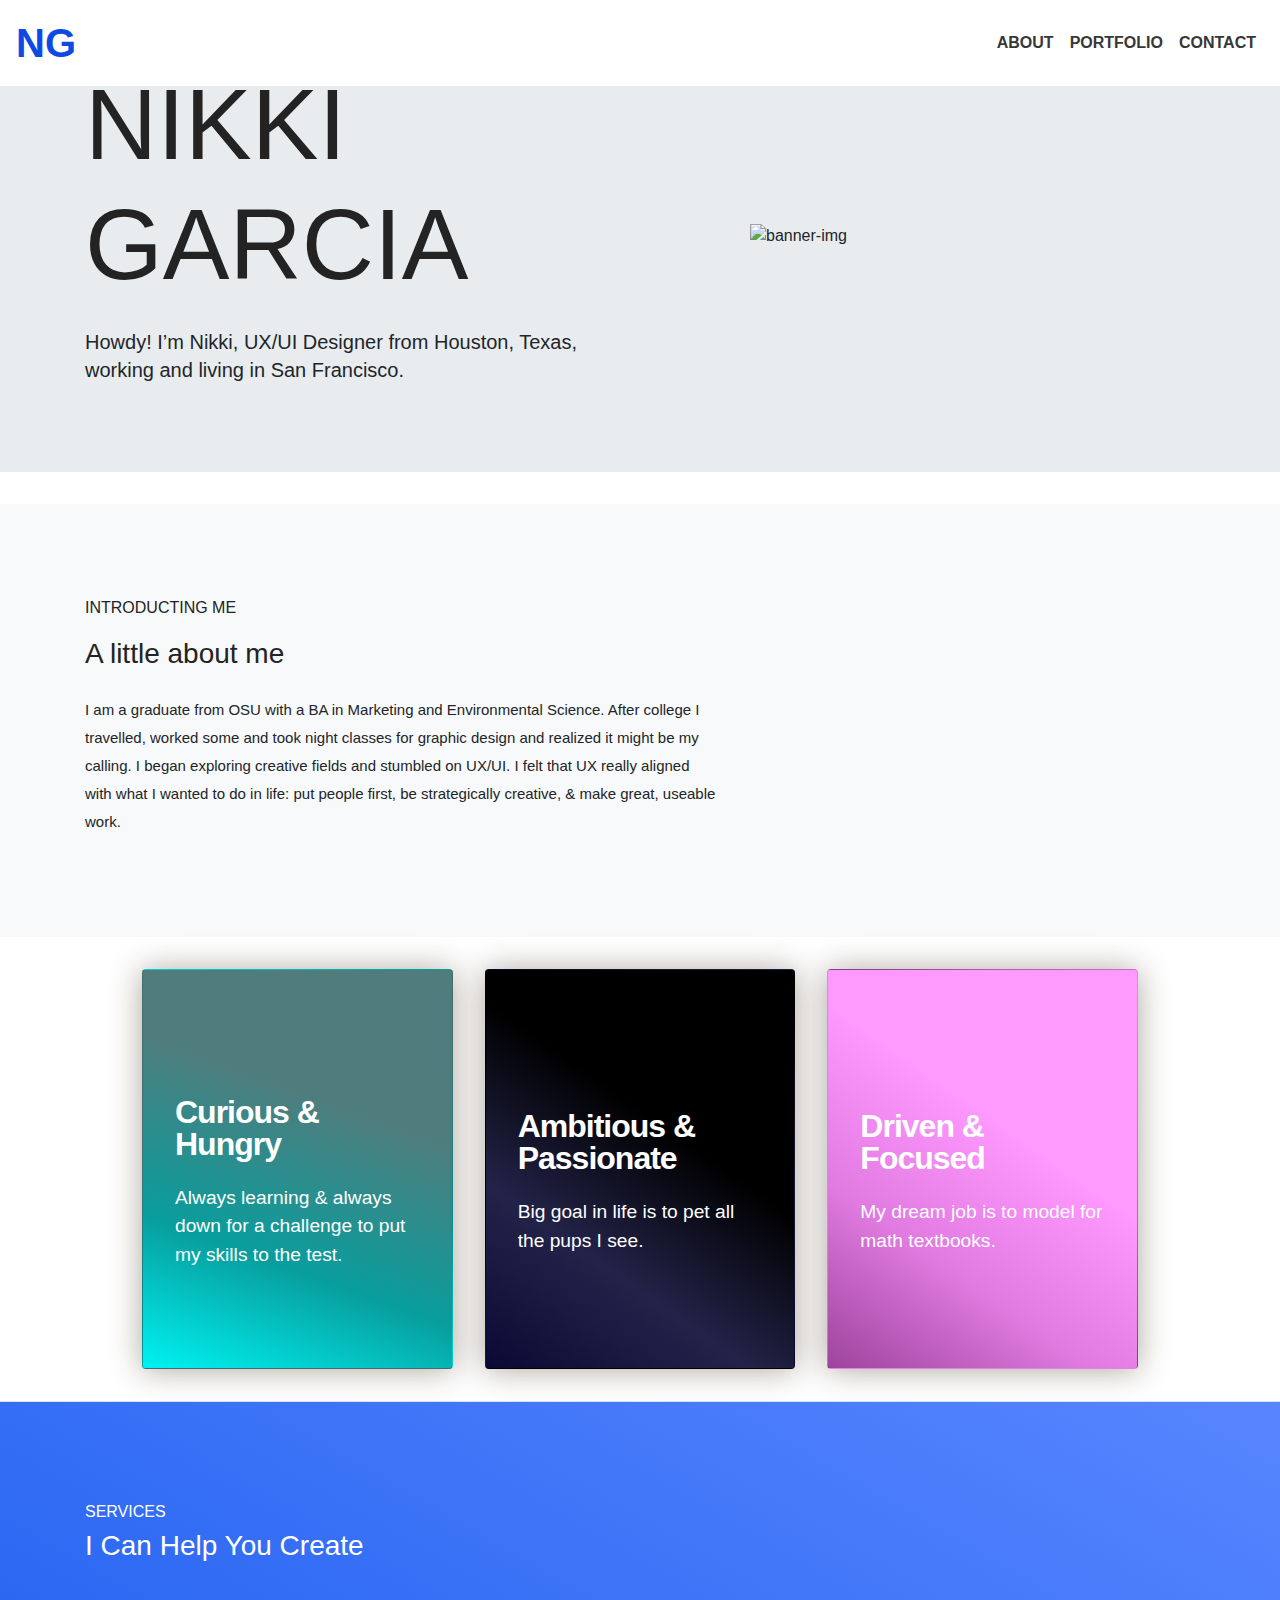
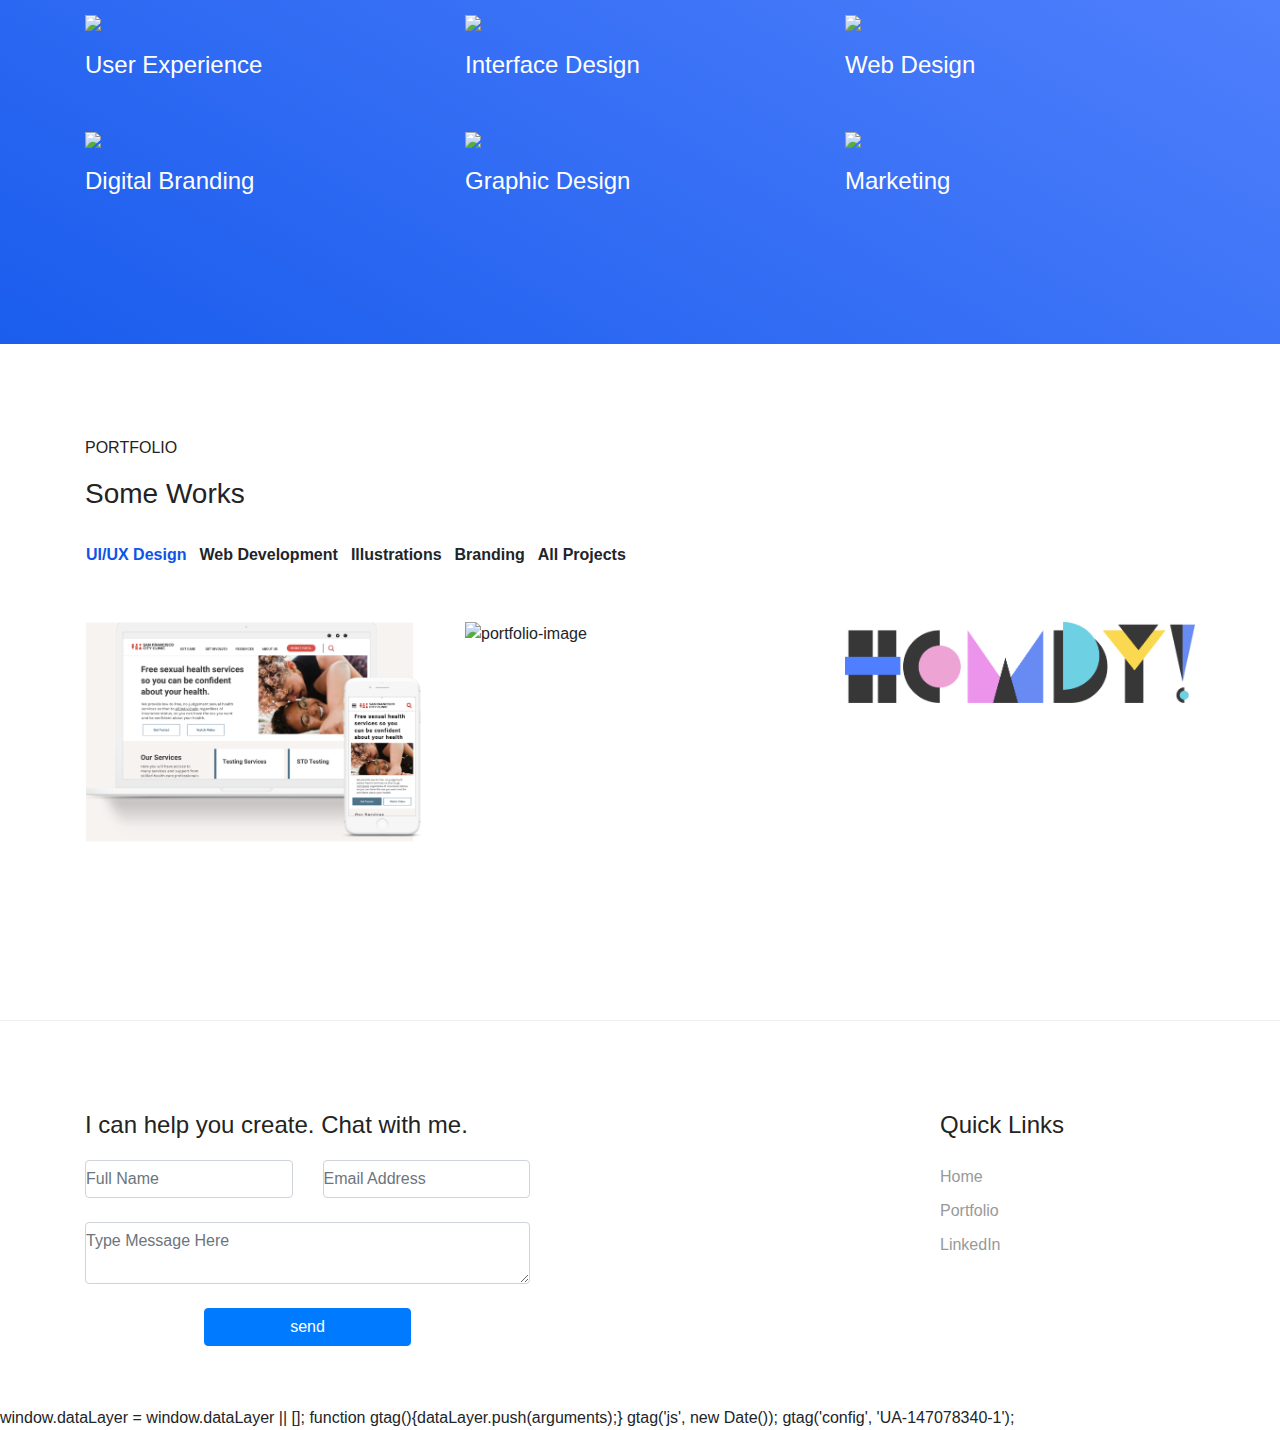
==== index.html @ 16bcca1b "overlay" ====
<!DOCTYPE html>
<html lang="en">
<head>
    <meta charset="UTF-8">
    <meta name="viewport" content="width=device-width, initial-scale=1.0">
    <meta http-equiv="X-UA-Compatible" content="ie=edge">
    <title>Homework 18</title>

    <!--Custom CSS -->
    <link rel="stylesheet" href="stylesheet1.css">
    <link rel="shortcut icon" href="img/icons/">
    <!--Bootstrap CSS -->
    <link rel="stylesheet" href="https://stackpath.bootstrapcdn.com/bootstrap/4.3.1/css/bootstrap.min.css" integrity="sha384-ggOyR0iXCbMQv3Xipma34MD+dH/1fQ784/j6cY/iJTQUOhcWr7x9JvoRxT2MZw1T" crossorigin="anonymous">
    <!-- jQuery first, then Popper.js, then Bootstrap JS -->
    <script src="https://code.jquery.com/jquery-3.3.1.slim.min.js" integrity="sha384-q8i/X+965DzO0rT7abK41JStQIAqVgRVzpbzo5smXKp4YfRvH+8abtTE1Pi6jizo" crossorigin="anonymous"></script>
    <script src="https://cdnjs.cloudflare.com/ajax/libs/popper.js/1.14.7/umd/popper.min.js" integrity="sha384-UO2eT0CpHqdSJQ6hJty5KVphtPhzWj9WO1clHTMGa3JDZwrnQq4sF86dIHNDz0W1" crossorigin="anonymous"></script>
    <script src="https://stackpath.bootstrapcdn.com/bootstrap/4.3.1/js/bootstrap.min.js" integrity="sha384-JjSmVgyd0p3pXB1rRibZUAYoIIy6OrQ6VrjIEaFf/nJGzIxFDsf4x0xIM+B07jRM" crossorigin="anonymous"></script>

    <script>
   

    </script>
</head>
<body>
          
       <!-- Navigation -->
       <header class="navigation fixed-top">
          <nav class="navbar navbar-expand-lg navbar-dark">
            <a class="navbar-brand font-tertiary" href="index.html">
              
                <ul class="name hidden">
                    <li>N</li>
                    <li class="ghost">i</li>
                    <li class="ghost">k</li>
                    <li class="ghost">k</li>
                    <li class="ghost">i</li>
                    <li class="spaced">G</li>
                    <li class="ghost">a</li>
                    <li class="ghost">r</li>
                    <li class="ghost">c</li>
                    <li class="ghost">i</li>
                    <li class="ghost">a</li>
                  </ul>
              </a>
            <button class="navbar-toggler" type="button" data-toggle="collapse" data-target="#navigation"
              aria-controls="navigation" aria-expanded="false" aria-label="Toggle navigation">
              <span class="navbar-toggler-icon"></span>
            </button>
        
            <div class="collapse navbar-collapse text-center" id="navigation">
              <ul class="navbar-nav ml-auto">
                <li class="nav-item">
                  <a class="nav-link" href="#about-content">About</a>
                </li>
                <li class="nav-item">
                  <a class="nav-link" href="#portfolio">Portfolio</a>
                </li>
                <li class="nav-item">
                  <a class="nav-link" href="contact.html">Contact</a>
                </li>
              </ul>
            </div>
          </nav>
        </header>
     

    <!--Hero Image-->
    <div class="jumbotron jumbotron-fluid">
    <section class="banner-area py-7">
        <!-- Content -->
        <div class="container">
            <div class="row  align-items-center">
                <div class="col-md-12 col-lg-7 text-center text-lg-left">
                    <div class="main-banner">
                        <!-- Heading -->
                        <h1 class="display-4 mb-4 font-weight-normal" style="font-size: 100px;">
                            NIKKI GARCIA
                        </h1>

                        <!-- Subheading -->
                        <p class="lead mb-4">
                            Howdy! I’m Nikki, UX/UI Designer from Houston, Texas, 
                            <br>working and living in San Francisco. 
                        </p>            
                    </div>
                </div>

         

                <div class="col-md-5 d-none d-lg-block">
                    <div class="banner-img-block">
                      

                        <img src="../hw18-BSportfolio/images/index-img/bkgrd.png" alt="banner-img" class="img-fluid">        
                    </div>
                </div>
            </div> <!-- / .row -->
        </div> <!-- / .container -->
    </section>
  </div>




    

 

     <!--  ABOUT AREA START  -->
     <div id="about-content"></div>
    <section id="about" class="bg-light">
        <div class="about-bg-img d-none d-lg-block d-md-block"></div>
        <div class="container">
            <div class="row">
                <div class="col-lg-7 col-sm-12 col-md-8">
                    <div class="about-content">
                        <h5 class="subtitle">INTRODUCTING ME</h5>
                        <h3>A little about me</h3>
                        <p>
                            I am a graduate from OSU with a BA in Marketing and Environmental Science. 
                            After college I travelled, worked some and took night classes for graphic design 
                            and realized it might be my calling. I began exploring creative fields and stumbled on UX/UI. 
                            I felt that UX really aligned with what I wanted to do in life: put people first, 
                            be strategically creative, & make great, useable work.
                        </p>
                        </div>
                        </div>
                        </div>
                      </section>
                 

      <!--Facts -->
         <!--Gifs cards-->
         <div class="flex-fill">
            <div  class="facts" >
                    <div class="slide-fwd-center">
                        <div class="cards">
                          <div class="card black card-black"> 
                             <div class="bg"></div>
                            <div class="text">
                              <h2 class="title">Curious & Hungry</h2>
                              <h3 class="subtitle">Always learning & always down for a challenge to put my skills to the test. </h3>
                            </div>
                          </div><!--end teal card-->
            
                          <div class="card blue card-blue"> 
                             <div class="bg"></div>
                            <div class="text">
                              <h2 class="title">Ambitious & Passionate</h2>
                              <h3 class="subtitle">Big goal in life is to pet all the pups I see.</h3>
                            </div>
                          </div><!--end Blue card-->
                         
                          <div class="card pink card-pink"> 
                                <div class="bg"></div>
                               <div class="text">
                                 <h2 class="title">Driven & Focused</h2>
                                 <h3 class="subtitle">My dream job is to model for math textbooks. </h3>
                               </div>
                             </div><!--end Pink card-->
                     </div>
                    </div>
                </div>
            </div>


 </div>
    
</div>
</div>

<!--end gifcards-->
  
     
    <!--  ABOUT AREA END  -->




    <!-- Service start -->
<section class="section service-home border-top" id="services-2">
	<div class="container">
		<div class="row">
			<div class="col-lg-6">
      <h5 class="subtitle" style="color: white;">SERVICES</h5>
      <h3 style="padding-bottom: 40px; color: white;">I Can Help You Create</h3>
				
			</div>
		</div>
		
		<div class="row">
			<div class="col-lg-4">
				<div class="service-item mb-5" data-aos="fade-left" >
					<i class="icons"><img src="../hw18-BSportfolio/images/index-img/Icons/service-icons-05.svg"></i>
					<h4 class="my-3">User Experience</h4>
				
				</div>
			</div>
			<div class="col-lg-4">
				<div class="service-item mb-5" data-aos="fade-left"  data-aos-delay="450">
					<i class="icons"><img src="../hw18-BSportfolio/images/index-img/Icons/service-icons-01.svg"></i>
					<h4 class="my-3">Interface Design</h4>
					
				</div>
			</div>
			<div class="col-lg-4">
				<div class="service-item mb-5 mb-lg-0" data-aos="fade-left"  data-aos-delay="750">
					<i class="icons"><img src="../hw18-BSportfolio/images/index-img/Icons/service-icons-02.png"></i>
					<h4 class="my-3">Web Design</h4>
					
				</div>
			</div>
			<div class="col-lg-4">
				<div class="service-item" data-aos="fade-left"  data-aos-delay="750">
					<i class="icons"><img src="../hw18-BSportfolio/images/index-img/Icons/service-icons-06.svg"></i>
					<h4 class="my-3">Digital Branding</h4>
				
				</div>
			</div>
			<div class="col-lg-4">
				<div class="service-item mb-5" data-aos="fade-left"  data-aos-delay="950">
					<i class="icons"><img src="../hw18-BSportfolio/images/index-img/Icons/service-icons-03.svg"></i>
					<h4 class="my-3">Graphic Design</h4>
				
				</div>
			</div>
			<div class="col-lg-4">
				<div class="service-item mb-5 mb-lg-0" data-aos="fade-left"  data-aos-delay="1050">
					<i class="icons"><img src="../hw18-BSportfolio/images/index-img/Icons/service-icons-04.svg"></i>
					<h4 class="my-3">Marketing</h4>
				
				</div>
			</div>
		</div>
	</div>
</section>
<!-- service end -->
    
    
            
<!-- Portfolio start -->
<div id="portfolio"></div>
<section>
    <div class="about-content">
	<div class="container portfolio">
      <h5 class="subtitle">PORTFOLIO</h5>
      <h3>Some Works</h3>
		<div class="row mb-5">
	      	<div class="col-10">
		        <div class="btn-group btn-group-toggle " data-toggle="buttons">
		          <label class="btn active">
		            <input type="radio" name="shuffle-filter" value="design" checked="checked"/>UI/UX Design
		          </label>
		          <label class="btn">
		            <input type="radio" name="shuffle-filter" value="branding" />Web Development
		          </label>
		          <label class="btn">
		            <input type="radio" name="shuffle-filter" value="illustration" />Illustrations
		          </label>
		           <label class="btn">
		            <input type="radio" name="shuffle-filter" value="photo" />Branding
              </label>
              <label class="btn ">
                  <input type="radio" name="shuffle-filter" value="all" />All Projects
                </label>
		        </div>
	      	</div>
    	</div>	

		<div class="row shuffle-wrapper portfolio-gallery">
	      <div class="col-lg-4 col-6 mb-4 shuffle-item"  data-groups="[&quot;design&quot;,&quot;illustration&quot;]">
		      	<div class="position-relative inner-box">
		          <div class="image position-relative">
	               <img src="images/sfclinic/redesign.png" alt="portfolio-image" class="img-fluid w-100 d-block">
	                <div class="overlay-box">
	                  <div class="overlay-inner">
	                    <a class="overlay-content" href="https://nikki-garcia.github.io/hw17-portfolio/works.html#casestudy">
                        <h5 class="mb-0">How might we help redesign a sexual health clinic's website to provide a healthier community for all individuals? </h5>
	                      <p>UX - UI Design</p>
	                    </a>
	                  </div>
	                </div> 
	            </div>
		      </div>
	      </div>

	      <div class="col-lg-4 col-6 mb-4 shuffle-item" data-groups="[&quot;branding&quot;]">
	        <div class="position-relative inner-box" >
	            <div class="image position-relative ">
	               <img src="images/NoDesk/37 Falling Iphone8.png" alt="portfolio-image" class="img-fluid w-100 d-block">
	                <div class="overlay-box">
	                  <div class="overlay-inner">
		                    <a class="overlay-content" href="portfolio-single.html">
		                      <h5 class="mb-0">How might we help young professionals work beyond the office and
                          find their ideal work environment? </h5>
		                      <p>UX - UI Design</p>
		                    </a>
	                	</div> 
		            </div>
		        </div>
		      </div>
	      </div>

	      <div class="col-lg-4 col-6 mb-4 shuffle-item" data-groups="[&quot;illustration&quot;]">
	        <div class="position-relative inner-box">
	            <div class="image position-relative ">
	               <img src="images/index-img/howdy.png" alt="portfolio-image" class="img-fluid w-100 d-block">
	                <div class="overlay-box">
	                  <div class="overlay-inner">
	                    <a class="overlay-content" href="portfolio-single.html">
	                      <h5 class="mb-0">How might we...</h5>
	                      <p>UX - UI Design</p>
	                    </a>
	                  </div>
	                </div> 
	            </div>
	        </div>
        </div>
        
      </div>
    </div>
  </div>
</div>
</div>
</section>



<!--  FOOTER AREA START  -->
<section id="footer" class="section-padding">
    <div class="container">
        <div class="row">
            <div class="col-lg-5 col-sm-8 col-md-8">
                <div class="footer-widget footer-link">
                    <h4>I can help you create. Chat with me.</h4>
                    <form action="#" class="row">
                        <div class="col-md-6">
                          <input type="text" id="name" name="name" placeholder="Full Name" class="form-control px-0 mb-4">
                        </div>
                        <div class="col-md-6">
                          <input type="email" id="email" name="email" placeholder="Email Address" class="form-control px-0 mb-4">
                        </div>
                        <div class="col-12">
                          <textarea name="message" id="message" class="form-control px-0 mb-4"
                            placeholder="Type Message Here"></textarea>
                        </div>
                        <div class="col-lg-6 col-10 mx-auto">
                          <button class="btn btn-primary w-100">send</button>
                        </div>
                      </form>
                </div>
            </div>
            <div class="col-lg-2 col-sm-4 col-md-4">
                <div class="footer-widget footer-link">
                   
                  
                </div>
            </div>
            <div class="col-lg-2 col-sm-4 col-md-4">
                <div class="footer-widget footer-link">
                </div>
            </div>

  
            <div class="col-lg-3 col-sm-6 col-md-6">
                <div class="footer-widget footer-text">
                    <h4>Quick Links</h4>
                    <ul>
                        <li><a href="index.html">Home</a></li>
                        <li><a href="#portfolio" targert="_blank;">Portfolio</a></li>
                        <li><a href="https://www.linkedin.com/in/nikkigarcia1204/" target="_blank;">LinkedIn</a></li>
                    </ul>
                </div>
            </div>
        </div>
        
    </div>
</section>
<!--  FOOTER AREA END  -->

  
      
      
   
      


<script>
  $(function() {
  var name = $(".name");
  $(window).scroll(function() {
    var scroll = $(window).scrollTop();

    if (scroll >= 200) {
      name.removeClass("hidden");
    } else {
      name.addClass("hidden");
    }
  });
});

</script>

<!-- Global site tag (gtag.js) - Google Analytics -->
<script async src="https://www.googletagmanager.com/gtag/js?id=UA-147078340-1"></script>
<script></script>
  window.dataLayer = window.dataLayer || [];
  function gtag(){dataLayer.push(arguments);}
  gtag('js', new Date());

  gtag('config', 'UA-147078340-1');
</script>










  
</body>
</html>
---- stylesheet1.css ----
body{
  min-height: 100vh;
  background-size:25px 25px;
  background-position: 0 0, 25px 25px;
}

.logo{
  height: 40px;
}

/*Hero and Nav*/
.navigation {
  transition: .3s ease;
  background-color: white;
}

.navigation.nav-bg {
  background-color:#0F49E5;
}

@media (max-width: 991px) {
  .navigation.nav-bg {
    padding: 10px;
  }
}

@media (max-width: 991px) {
  .navigation {
    padding: 10px;
    background: #383737;
  }
  
  .name{
    font-size: 15px;
    color: white;
  }

  .name li{
    font-size: 15px;
    color: white;
  }
}

.navbar .nav-item .nav-link {
  text-transform: uppercase;
  padding: 15px;
  color: #EDA3D4;
  
}

.navbar .nav-item.active {
  font-weight: bold;
}

.navbar-dark .navbar-nav .nav-link {
  color:#EDA3D4;
}

.nav-link{
  color:#383737 !important;
  font-weight: bold;
}

.nav-link:hover{
  color: #EDA3D4 !important;
  font-weight: bold;
  text-decoration: underline;
}

.hero-area {
  padding: 300px 0 200px;
  position: relative;
}

@media (max-width: 767px) {
  .hero-area {
    padding: 250px 0 150px;
    padding-top:200px;
    
  }
}

.hero-area h1 {
  position: relative;
  z-index: 2;
}

.name {
  position: relative;
  top: 50%;
  left: 50%;
  transform: translateX(-50%) translateY(-50%);
  list-style: none;
  border-bottom: 0;
  color: #0F49E5;
}


.name li {
  display: inline-block;
  float: left;
  font-weight: 700;
  font-size: 2em;
  color:  #0F49E5;
  opacity: 1;
  transition: all 0.5s ease-in-out;
  max-width: 2em;
}
.name.hidden li.spaced {
  padding-left: 0;
}
.name li.spaced {
  padding-left: 0.2em;
}

.name.hidden li.ghost {
  opacity: 0;
  max-width: 0;
}

.Header__shape {
  animation-duration: 4s;
  animation-timing-function: cubic-bezier(.18,1.17,.03,1.46);
  animation-fill-mode: backwards;
  transform-origin: center;

  transform-box: fill-box;
}


.Header {
  position: relative;
  min-height: 100vh;
  display: flex;
  align-items: center;
  justify-content: center;
}

.Header__svg {
  position: absolute;
  width: 100%;
  top: 50%;
  transform: translateY(-50%);
  z-index: -1;
  will-change: transform;
}
.Header__title {
  font-family: Avenir, Futura, 'Open Sans', 'Gill Sans', 'Helvetica Neue', Ariel, sans-serif;
  font-weight: bold;
  font-size: 6vw;
  margin: 0;
}



/* skills */
.progress-wrapper {
  height: 130px;
  overflow: hidden;
}



/*Colors*/
.d-table-cell {
  vertical-align: middle;
}


.overlay {
  position: absolute;
  top: 0px;
  left: 0px;
  width: 100%;
  height: 100%;
  background: rgba(0, 0, 0, 0.5);
}

.brown-overlay {
  background: #222955;
  opacity: .97;
}


.gr-overlay {
  background: linear-gradient(135deg, #2f1ce0 0%, #53a0fd 30%, #51eca5 100%);
  opacity: .87;
}


.bg-gray {
  background-color: #f2f4ec;
}

.bg-white {
  background-color: #fff;
}


.d-table {
  width: 100%;
}

/*Margins*/
.mb30 {
  margin-bottom: 30px;
}

.section-padding {
  padding: 90px 0px;
}

.section-heading {
  text-align: center;
  width: 70%;
  margin: 0 auto 60px;
}

.section-title {
  font-size: 32px;
  line-height: 38px;
  margin-bottom: 15px;
  text-transform: capitalize
}

.section-title span {
  color: rgb(7, 7, 8);
}
.section{
  padding: 100px 0px;
}


/*Type Styles*/

p {
  line-height: 28px;
  font-size: 15px;
}

html {
  overflow-x: hidden !important;
  width: 100%;
  height: 100%;
  position: relative;
  -webkit-font-smoothing: antialiased;
  text-rendering: optimizeLegibility;
}

body {
  border: 0;
  margin: 0;
  padding: 0;
}

h1,.h1,
h2,.h2,
h3,.h3,
h4,.h4,
h5,.h5,
h6 ,.h6{
  font-family: 'Poppins', sans-serif;
  font-weight: 600;
  margin-bottom: 0px;
  color: #232323;
}

a {
  text-decoration: none;
  -webkit-transition: all 0.4s;
  -webkit-transition: all 0.2s;
  transition: all 0.2s;
  color: #000;
}

img {
  max-width: 100%;
}

a:hover {
  color: #635CDB;
  text-decoration: none;
}

a:focus {
  outline: none;
  text-decoration: none;
}

ul,
li {
  margin: 0;
  padding: 0;
  list-style: none;
}

.no-padding {
  padding: 0
}

.flaticon {
  display: inline
}

h1 {
  font-size: 48px;
}

h2 {
  font-size: 36px;
}

h3 {
  font-size: 28px;
  line-height: 38px;
}

h4 {
  font-size: 22px;
  line-height: 32px;
}

h5 {
  font-size: 16px;
  line-height: 24px;
}

h6 {
  font-size: 14px;
  line-height: 26px;
}


.f-color {
  color: #635CDB;
}

h5.subtitle {
  font-size: 16px;
  font-weight: 400;
}


.mb30 {
  margin-bottom: 30px;
}

.section-padding {
  padding: 90px 0px;
}

.section-heading {
  text-align: center;
  width: 70%;
  margin: 0 auto 60px;
}

.section-title {
  font-size: 32px;
  line-height: 38px;
  margin-bottom: 15px;
  text-transform: capitalize
}

.section-title span {
  color: #635CDB;
}
.section{
  padding: 100px 0px;
}


.line {
  width: 50px;
  background: #635CDB;
  height: 1px;
  margin: 10px auto;
}

/*About*/
.section-pt {
  padding-top: 90px;
}

.section-pb {
  padding-bottom: 90px;
}

#about {
  position: relative;
  padding-bottom: 85px;
}

.about-bg-img {
  margin-top: 40px;
  margin-right: 100px;
  position: absolute;
  right: 0px;
  content: "";
  width: 40%;
  height: 100%;
  max-height: 600px;
  top: 0px;
   
}

.about-bg-img{
  animation: float 3s ease-in-out infinite;
  background: url("../hw18-BSportfolio/images/index-img/me.png") 50% 50%;
  background-repeat: no-repeat;
  background-size: contain;
}


/*Profile amimation*/
@keyframes float{
  0%{
      transform: translateY(0px);
  }

  50%{
      transform: translateY(-20px);
    
  }

  100%{
      transform: translateY(0px);
      
  }
}


.about-content {
  margin-top:94px;
}

.about-content .subtitle {
  margin-bottom: 20px;
  text-transform: uppercase;
}

.about-content h3 {
  margin-bottom: 25px;
}

.about-list {
  margin-top: 30px;
}

.about-list li {
  width: 45%;
  float: left;
  margin-bottom: 15px;
  margin-right: 15px;
  color: #888;
}

.about-list li i {
  color: #000;
  margin-right: 10px;
}

.bg-grey {
  background: #F4F7FC;
}

/*Facts*/
:root {
  --brown-hue: 180;
  --blue-hue: 240;
  /*--green-hue: 150;*/
  --pink-hue: 300;
}


.lqd-column{
  background-color:black;
  height: 400px;
  z-index: 2;
}

.card-image{
  margin-top: -100px;
}

/*Cards*/
.cards {
  display: grid;
  grid-template-columns: repeat(auto-fill, minmax(300px, 1fr));
  grid-auto-rows: 400px;
  grid-gap: 2rem;
  max-width: calc(300px * 3 + (2rem * 5));
  margin: 0 auto;
  padding: 2rem;
  /*padding-left: 70px;*/
  border-radius: 50px;
  
}

.card {
  position: relative;
  display: flex;
  flex-flow: column;
  justify-content: center;
  padding: 2rem 2rem 0;
  line-height: 1.5;
  box-shadow: 0px 1px 2em hsla(35, 68%, 12%, 0.4);
  border-radius: 50px;
 
  
}


.card .title {
  margin-top: 0;
  margin-bottom: 1.5rem;
  font-size: 2rem;
  letter-spacing: -1px;
  letter-spacing: -1px;
  line-height: 1;
  letter-spacing: 1px;
  font-weight: 900;
  letter-spacing: -1px;
  color: white;
}


.card .subtitle {
  margin-top: 0;
  margin-bottom: 0.25rem;
  line-height: 1.5;
  font-size: 1.2rem;
  font-weight: 400;
  color: white;
}


.card .bg {
  position: absolute;
  top: 0;
  left: 0;
  width: 100%;
  height: 100%;
  background-color: hsl(0, 0%, 0%) !important;
  background-size: cover;
  background-position: center;
  z-index: -1;
  border-radius: 50px;
  
}



.card .bg:before {
  content: '';
  position: absolute;
  top: 0;
  left: 0;
  width: 100%;
  height: 100%;
  box-shadow: inset 0 0 200px hsl(0, 0%, 0%) !important;
  opacity: 0;
  transition: .25s opacity ease-in-out;
  border-radius: 50px;
}

.card .bg:after {
  content: '';
  position: absolute;
  top: 0;
  left: 0;
  width: 100%;
  height: 100%;
  border-radius: 50px;
  
}


.card-black{
  background-image: linear-gradient(
      20deg, 
      hsla(180, 100%, 50%, 0.95) 0%,  
      hsla(180, 90%, 50%, 0.65) 30%, 
      hsla(180, 90%, 80%, .5) 65%
    ) !important;
    background-color: hsl(0, 0%, 0%) !important;

}


.card-blue {
  background-image: linear-gradient(
    35deg, 
    hsla(var(--blue-hue), 70%, 20%, 0.6) 0%, 
    hsla(var(--blue-hue), 40%, 53%, 0.4) 30%, 
    hsla(var(--blue-hue), 20%, 16%, 0) 60%
  ) !important ;
  background-color: hsl(0, 0%, 0%) !important;
}


.card:hover .bg:before {
  opacity: 1;
}

.card-black:hover{
  background-image: url(https://media.giphy.com/media/uHEqSttWHv476/giphy.gif) !important;
  background-repeat: no-repeat !important;
  background-position: center !important;
  background-size: 500px !important;

}



/* COLOR VARIANT - BLUE */
.card.blue .bg {
  background-color: hsl(var(--blue-hue), 68%, 33%);
  color: white;
 
}

.card.blue:hover{
  background-image: url(https://media.giphy.com/media/4F6GwakTxDW8M/giphy.gif);
  background-repeat: no-repeat;
  background-position: center;
  background-size: 700px;
  color: white;

}

.card-blue:hover{
  background-image: url(https://media.giphy.com/media/4F6GwakTxDW8M/giphy.gif) !important;
  background-repeat: no-repeat !important;
  background-position: center !important;
  background-size: 700px !important;
  color: white !important;

}
  

.card-blue.bg:after {
  background-image: linear-gradient(
    35deg, 
    hsla(var(--blue-hue), 70%, 20%, 0.6) 0%, 
    hsla(var(--blue-hue), 40%, 53%, 0.4) 30%, 
    hsla(var(--blue-hue), 20%, 16%, 0) 60%
  ) !important;
  background-color: hsl(0, 0%, 0%) !important;
}




/* COLOR VARIANT - PINK*/

.card-pink .bg {
  background-color: hsl(var(--pink-hue), 100%, 80%) !important;
  

}

.card-pink{
  background-image:
  linear-gradient(35deg, 
    hsla(var(--pink-hue), 80%, 20%, 0.6) 0%, 
    hsla(var(--pink-hue), 40%, 50%, 0.4) 30%, 
    hsla(var(--pink-hue), 50%, 66%, 0) 60%) !important;   
    background-color: hsl(var(--pink-hue), 100%, 80%) !important;
}

.card-pink .bg:after {
  background-image:
  linear-gradient(35deg, 
    hsla(var(--pink-hue), 80%, 20%, 0.6) 0%, 
    hsla(var(--pink-hue), 40%, 50%, 0.4) 30%, 
    hsla(var(--pink-hue), 50%, 66%, 0) 60%) !important;   
    background-color: hsl(0, 0%, 0%) !important;
}

.card-pink:hover{
  background-image: url(https://media.giphy.com/media/5UGV59IygrAC2KCQDi/giphy.gif) !important;
  background-repeat: no-repeat !important;
  background-position: center !important;
  background-size: 1000px !important;
  color: white;

}


/*END Cards*/


/*Services*/
.icons img{
  height: 100px;
}
#services-2 {
  position: relative;
  background: url("../HW-FirstPortfolio/hw17-portfolio/images/background-01.png")no-repeat fixed 50% 50%;
  -webkit-background-size: cover;
  background-size: cover;
}

#services-2:before{
  position: absolute;
  content:"";
  left: 0px;
  top: 0px;
  width: 100%;
  height: 100%;
  background-image: linear-gradient(30deg, 
  rgba(14, 84, 236, 0.95) 0%,
  rgba(79, 127, 255, 0.95) 100%);
  
}


.page-banner-area.page-service{
  background: url("../img/bg/bg-2.jpg") no-repeat;
  background-size: cover;
}
#service-head {
  padding-bottom: 100px;
  padding-top: 90px;
}
#service-head .section-title{
  color: white;
}
.text-white p {
  color: #fff;
}

#service {
  margin-top: -100px;
  padding-bottom:70px;
}

.service-box .service-img-icon {
  width: 100px;
  height: 100px;
  text-align: center;
  background: #fff;
  padding-top: 20px;
  margin: 0 auto;
  border-radius: 100%;
  margin-bottom: 20px;
  border: 1px solid rgba(255,255,255,.2);
  color: #fff;
}

.my-3{
  color: white;
}


.service-inner {
  margin-top: 30px;
}

.service-inner h4 {
  margin-bottom: 20px;
}

.service-inner span {
  color: #635CDB;
}


/*Portfolio*/
.portfolio {
  padding-bottom: 100px;
  margin-bottom: 40px;
}

.portfolio .btn:focus, .portfolio .btn:hover, .portfolio .btn.focus.active {
  box-shadow: none !important;
  outline: 0 !important;
}

.portfolio .btn-group .btn {
  border-radius: 0px !important;
  padding-left: 0px;
  font-weight: 700;
}

.portfolio .btn-group .btn:hover {
  color: #EC94EB;
}

.portfolio .btn-group:not(:first-child) > .btn, .portfolio .btn-group > .btn:not(:first-child) {
  border-top-left-radius: 0px;
  border-bottom-left-radius: 0px;
}

.portfolio .btn.active {
  color: #0E54E7;
}

.inner-box {
  position: relative;
}

.inner-box .image {
  position: relative;
  overflow: hidden;
}

.inner-box .image img {
  position: relative;
  width: 100%;
  display: block;
  transition: all 0.3s;
  
}

.inner-box .image .overlay-box {
  position: absolute;
  left: 0px;
  bottom: 0px;
  right: 0px;
  top: 0px;
  z-index: 2;
  opacity: 0;
  display: block;
  transition: all .6s ease;
  overflow: hidden;
 
}

.inner-box .image .overlay-box:before {
  position: absolute;
  content: '';
  left: -450px;
  top: 0px;
  width: 100%;
  height: 100%;
  display: block;
  opacity: 0;
  transition: all 0.4s;
  background-color: rgba(47, 50, 56, 0.8);
}

.inner-box:hover .image img {
  -webkit-transform: scale(1.1);
  transform: scale(1.1);
  
}

.inner-box:hover .image .overlay-box:before {
  opacity: 1;
  left: 0px;
}

.inner-box:hover .image .overlay-box {
  opacity: 1;
}

.inner-box:hover .image .overlay-box .overlay-content h5 {
  -webkit-transform: translateX(0px);
  transform: translateX(0px);
}

.inner-box:hover .image .overlay-box .overlay-content p {
  -webkit-transform: translateX(0px);
  transform: translateX(0px);
}

.inner-box .image .overlay-box .overlay-inner {
  position: absolute;
  left: 0px;
  bottom: 30px;
  z-index: 1;
  padding: 10px 40px;
}

.inner-box .image .overlay-box .overlay-inner .overlay-content i {
  font-size: 28px;
}

.inner-box .image h3 {
  color: #fff;
}

.overlay-content h5 {
  text-transform: capitalize;
  background: rgba(17, 73, 239, 0.9);
  padding: 0px 8px;
  margin-bottom: 0px;
  -webkit-transform: translateX(-150px);
  transform: translateX(-150px);
  transition: all 0.3s;
  color: white;
}

.overlay-content p {
  font-size: 14px;
  margin-bottom: 0px;
  padding: 0px 8px;
  margin-top: 2px;
  text-transform: capitalize;
  background: rgba(255, 255, 255, 0.9);
  color: #2f3238;
  -webkit-transform: translateX(-150px);
  transform: translateX(-150px);
  transition: all 0.5s;
}

.portfolio-image {
  width: 60px;
  height: 60px;
  display: inline-block;
  text-align: center;
  background: #000;
  color: #fff;
  padding-top: 16px;
  position: absolute;
  top: 40%;
  font-size: 22px;
  margin-left: -28px;
  left: 50%;
 
}
/*End of Portfolio*/

/*Form*/
.form-control {
  border: 0;
  border-radius: 0;
  border-bottom: 1px solid #c7c7c7;
  height: 60px;
}

.form-control:focus {
  border-color: #EC94EB;
  outline: 0;
  box-shadow: none !important;
}

textarea.form-control {
  height: 120px;
}

/*FOOTER*/

#footer {
  padding-bottom: 60px;
  position: relative;
  border-top: 1px solid#eee;
}

.footer-widget ul li {
  padding: 5px 0px;
}

.footer-widget p {
  margin-bottom: 5px;
}

.footer-widget h4 {
  margin-bottom: 20px;
}

.footer-widget h4 span {
  color: #EC94EB;
  display: block;
  font-size: 60px;
  line-height: 60px;
}

.footer-blog li h5 {
  margin-bottom: 10px;
  font-size: 16px;
  line-height: 22px;
  text-transform: capitalize;
  padding-left: 20px;
}



.footer-blog li {
  margin-bottom: 15px;
}

.footer-copy {
  letter-spacing: 1px;
  padding-top: 30px;
  margin-top: 30px;
  border-top: 1px solid#eee;
  padding-left: 20px;
}

.footer-text h6 {
  margin-bottom: 10px;
}

.footer-text p span {
  color: #000;
}

.footer-text p.mail {
  color: #635CDB;
}

.bg-main {
  background: #F4F8FB;
}

.footer-widget a {
  color: #999;
}

/*
Responsive*/

@media only screen and (max-width: 767px) {


  .site-header .navbar-collapse {
      margin: 0;
      opacity: 1;
      visibility: visible;
  }
  .navbar-brand {
      margin-left: 15px;
  }
  .navbar-toggle {
      border: 0;
      border-radius: 0;
  }
  .navbar-toggle:hover,
  .navbar-toggle:focus {
      background-color: transparent !important;
  }
  .navbar-default .navbar-toggle .icon-bar {
      background-color: #fff;
  }

  .banner-content h1{
      letter-spacing: 11px;
  }

  .title h2:before,
  .title h2:after{
      display: none;
  }

  .site-header .navbar-collapse{
      background: rgba(0, 0, 0, 0.8);
  }
  .site-header.fixed .navbar-collapse{
      background: transparent;
  }

  .name{
    color: white;
  }

  .name li{
    color: white;
  }
}
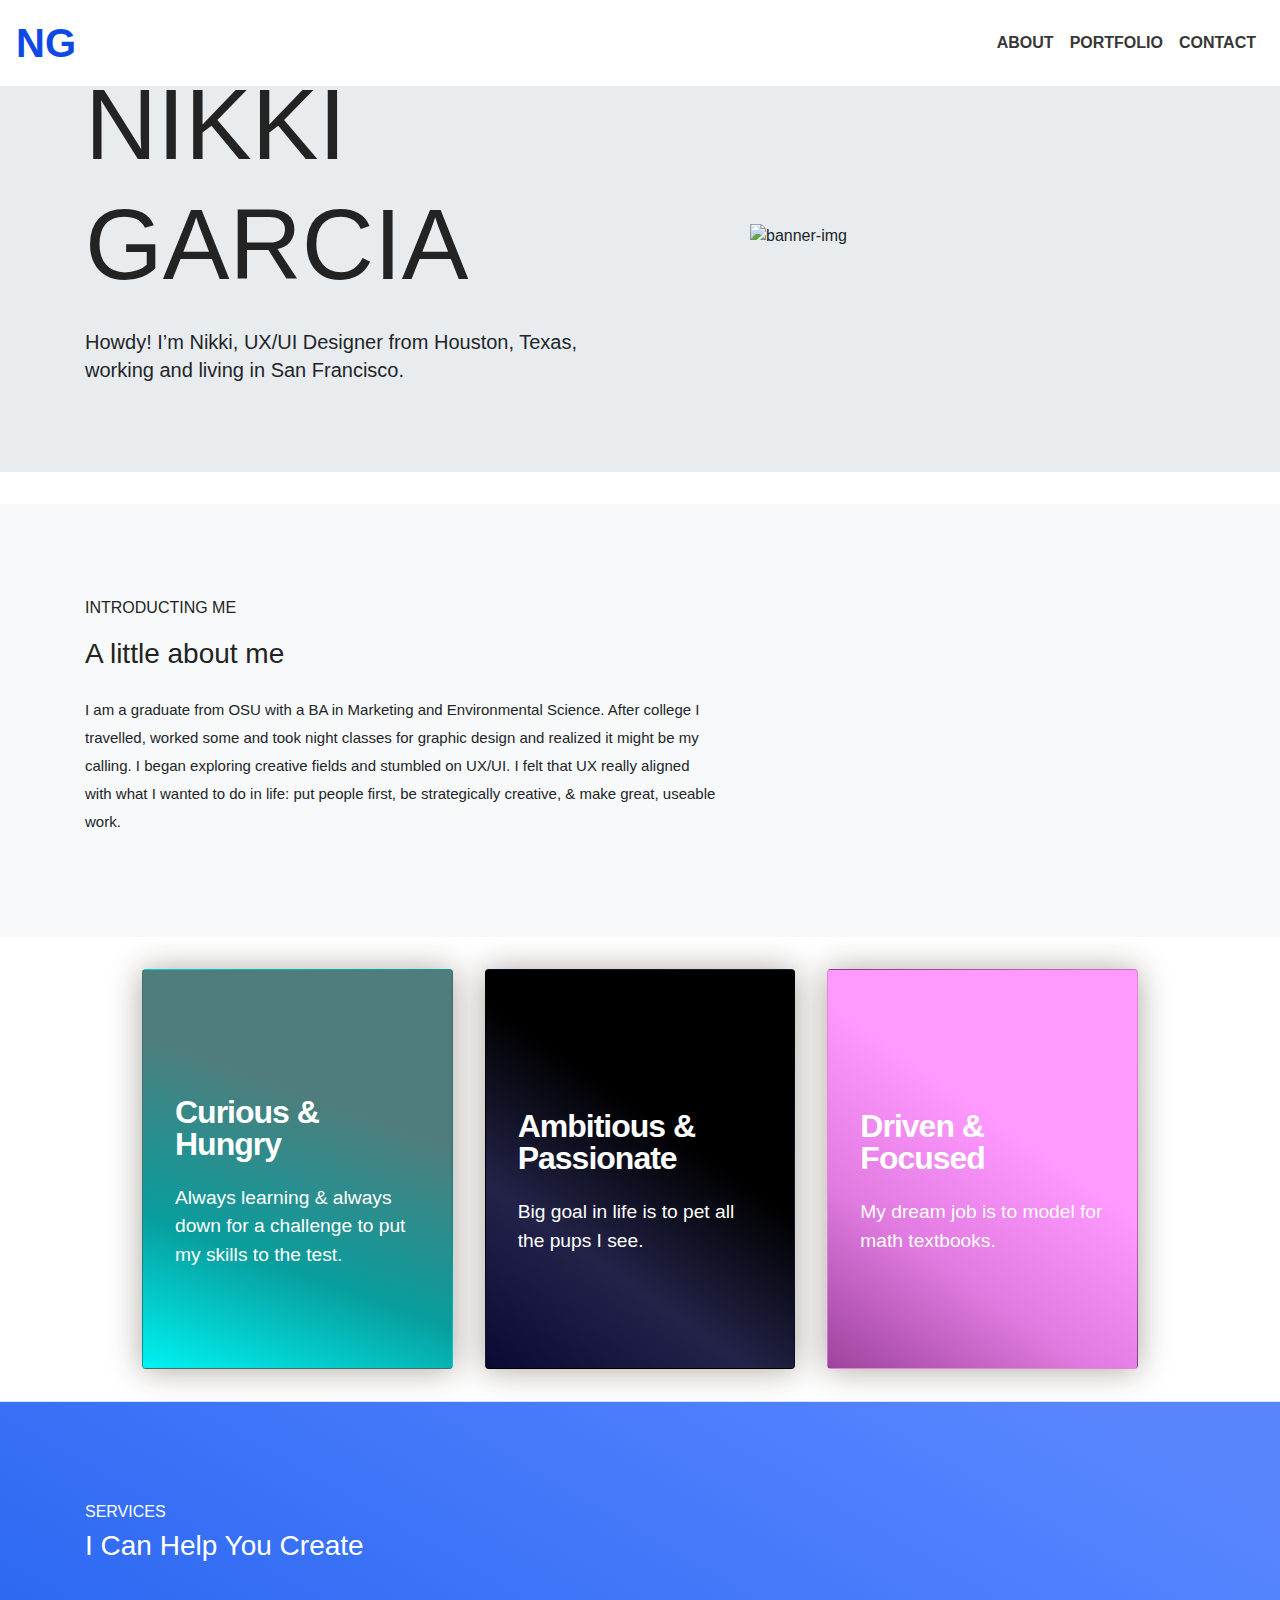
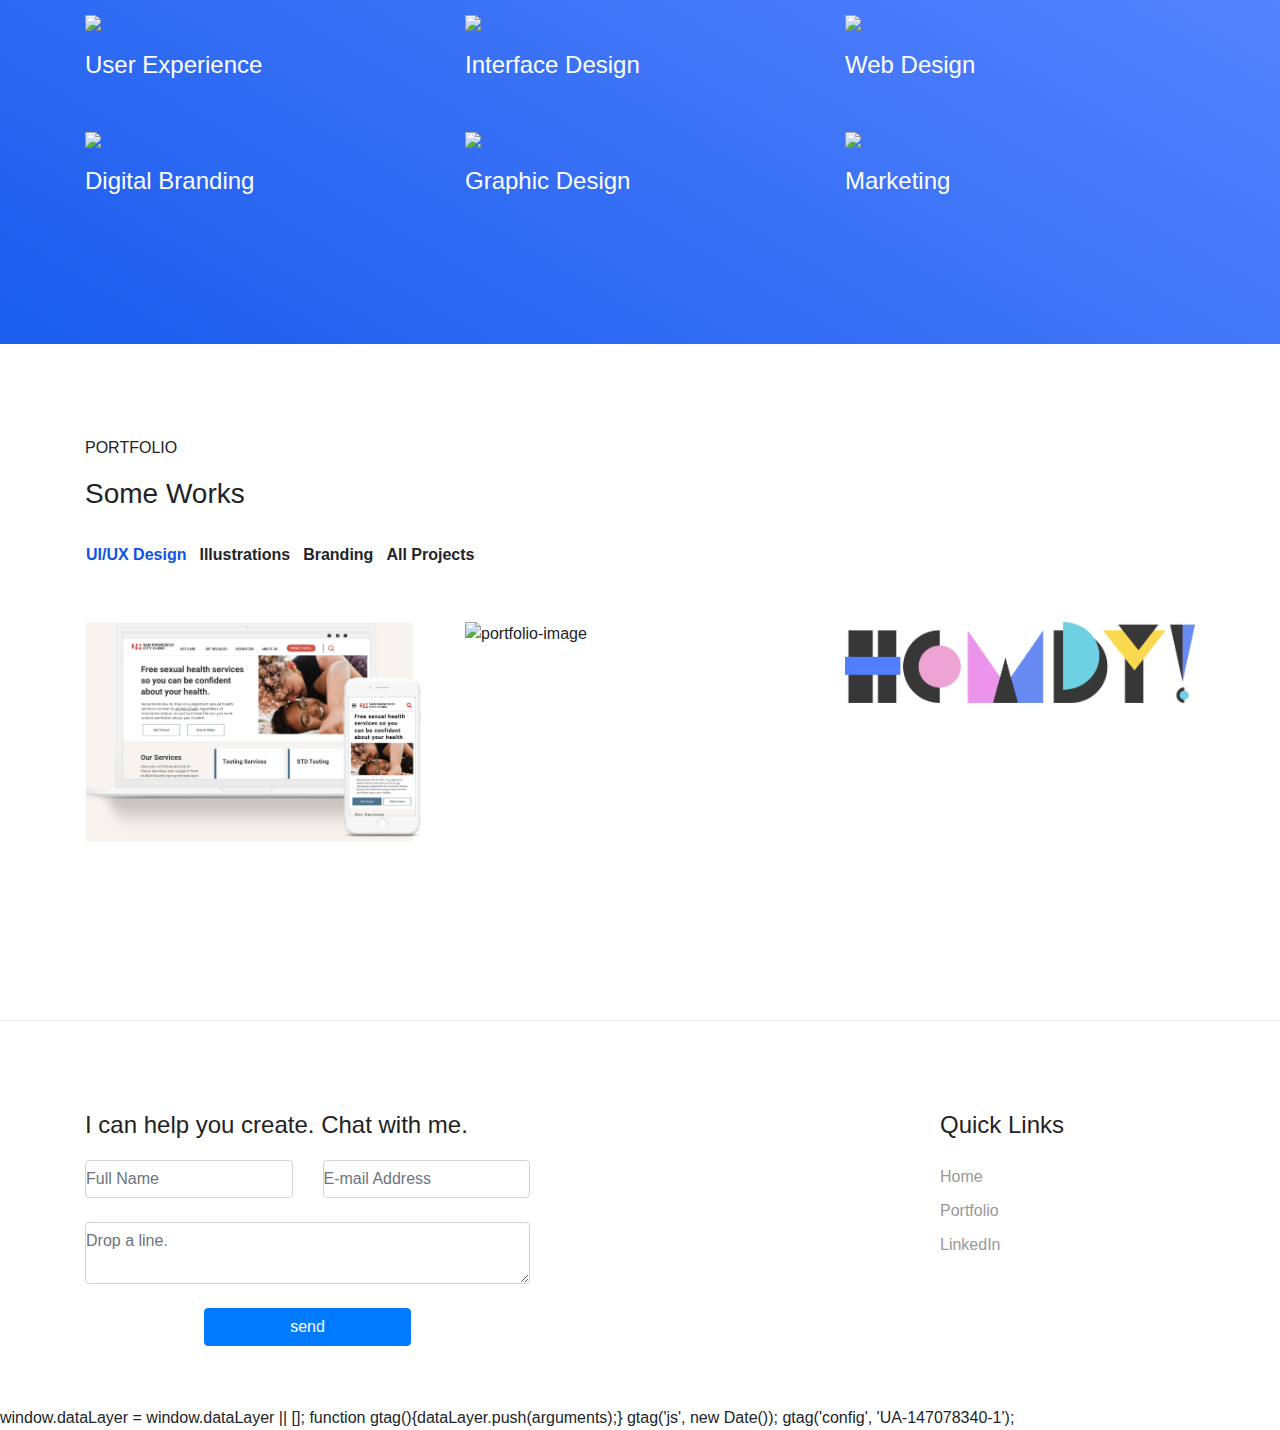
==== commit a8e6d0ce: "portfolio links updated" ====
--- a/index.html
+++ b/index.html
@@ -252,13 +252,10 @@
 		            <input type="radio" name="shuffle-filter" value="design" checked="checked"/>UI/UX Design
 		          </label>
 		          <label class="btn">
-		            <input type="radio" name="shuffle-filter" value="branding" />Web Development
-		          </label>
-		          <label class="btn">
 		            <input type="radio" name="shuffle-filter" value="illustration" />Illustrations
 		          </label>
 		           <label class="btn">
-		            <input type="radio" name="shuffle-filter" value="photo" />Branding
+		            <input type="radio" name="shuffle-filter" value="branding" />Branding
               </label>
               <label class="btn ">
                   <input type="radio" name="shuffle-filter" value="all" />All Projects
@@ -268,7 +265,7 @@
     	</div>	
 
 		<div class="row shuffle-wrapper portfolio-gallery">
-	      <div class="col-lg-4 col-6 mb-4 shuffle-item"  data-groups="[&quot;design&quot;,&quot;illustration&quot;]">
+	      <div class="col-lg-4 col-6 mb-4 shuffle-item"  data-groups="design">
 		      	<div class="position-relative inner-box">
 		          <div class="image position-relative">
 	               <img src="images/sfclinic/redesign.png" alt="portfolio-image" class="img-fluid w-100 d-block">
@@ -284,13 +281,13 @@
 		      </div>
 	      </div>
 
-	      <div class="col-lg-4 col-6 mb-4 shuffle-item" data-groups="[&quot;branding&quot;]">
+	      <div class="col-lg-4 col-6 mb-4 shuffle-item" data-groups="design">
 	        <div class="position-relative inner-box" >
 	            <div class="image position-relative ">
 	               <img src="images/NoDesk/37 Falling Iphone8.png" alt="portfolio-image" class="img-fluid w-100 d-block">
 	                <div class="overlay-box">
 	                  <div class="overlay-inner">
-		                    <a class="overlay-content" href="portfolio-single.html">
+		                    <a class="overlay-content" href="#">
 		                      <h5 class="mb-0">How might we help young professionals work beyond the office and
                           find their ideal work environment? </h5>
 		                      <p>UX - UI Design</p>
@@ -301,13 +298,13 @@
 		      </div>
 	      </div>
 
-	      <div class="col-lg-4 col-6 mb-4 shuffle-item" data-groups="[&quot;illustration&quot;]">
+	      <div class="col-lg-4 col-6 mb-4 shuffle-item" data-groups="branding">
 	        <div class="position-relative inner-box">
 	            <div class="image position-relative ">
 	               <img src="images/index-img/howdy.png" alt="portfolio-image" class="img-fluid w-100 d-block">
 	                <div class="overlay-box">
 	                  <div class="overlay-inner">
-	                    <a class="overlay-content" href="portfolio-single.html">
+	                    <a class="overlay-content" href="#">
 	                      <h5 class="mb-0">How might we...</h5>
 	                      <p>UX - UI Design</p>
 	                    </a>
@@ -338,11 +335,11 @@
                           <input type="text" id="name" name="name" placeholder="Full Name" class="form-control px-0 mb-4">
                         </div>
                         <div class="col-md-6">
-                          <input type="email" id="email" name="email" placeholder="Email Address" class="form-control px-0 mb-4">
+                          <input type="email" id="email" name="email" placeholder="E-mail Address" class="form-control px-0 mb-4">
                         </div>
                         <div class="col-12">
                           <textarea name="message" id="message" class="form-control px-0 mb-4"
-                            placeholder="Type Message Here"></textarea>
+                            placeholder="Drop a line."></textarea>
                         </div>
                         <div class="col-lg-6 col-10 mx-auto">
                           <button class="btn btn-primary w-100">send</button>
--- a/stylesheet1.css
+++ b/stylesheet1.css
@@ -711,7 +711,7 @@
   height: 100%;
   background-image: linear-gradient(30deg, 
   rgba(14, 84, 236, 0.95) 0%,
-  rgba(79, 127, 255, 0.95) 100%);
+  rgba(79, 127, 255, 0.95) 90%);
   
 }
 
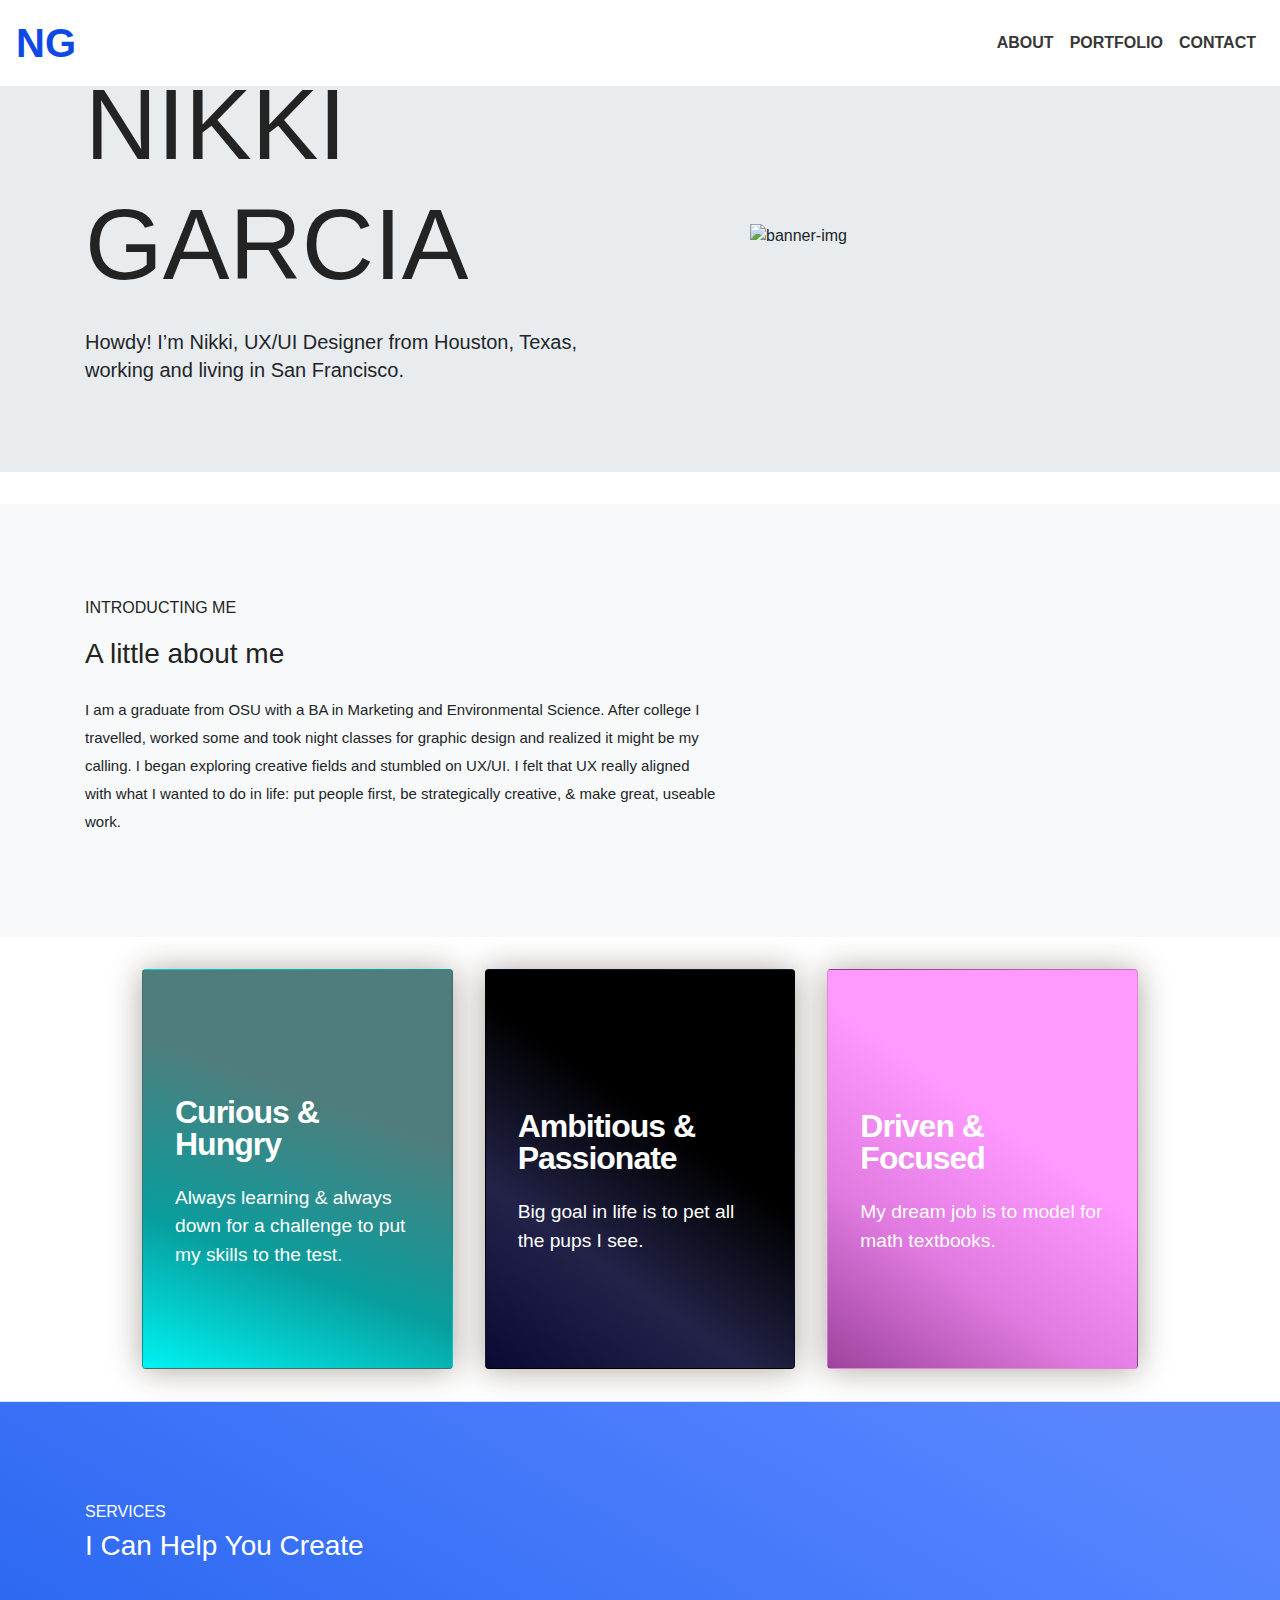
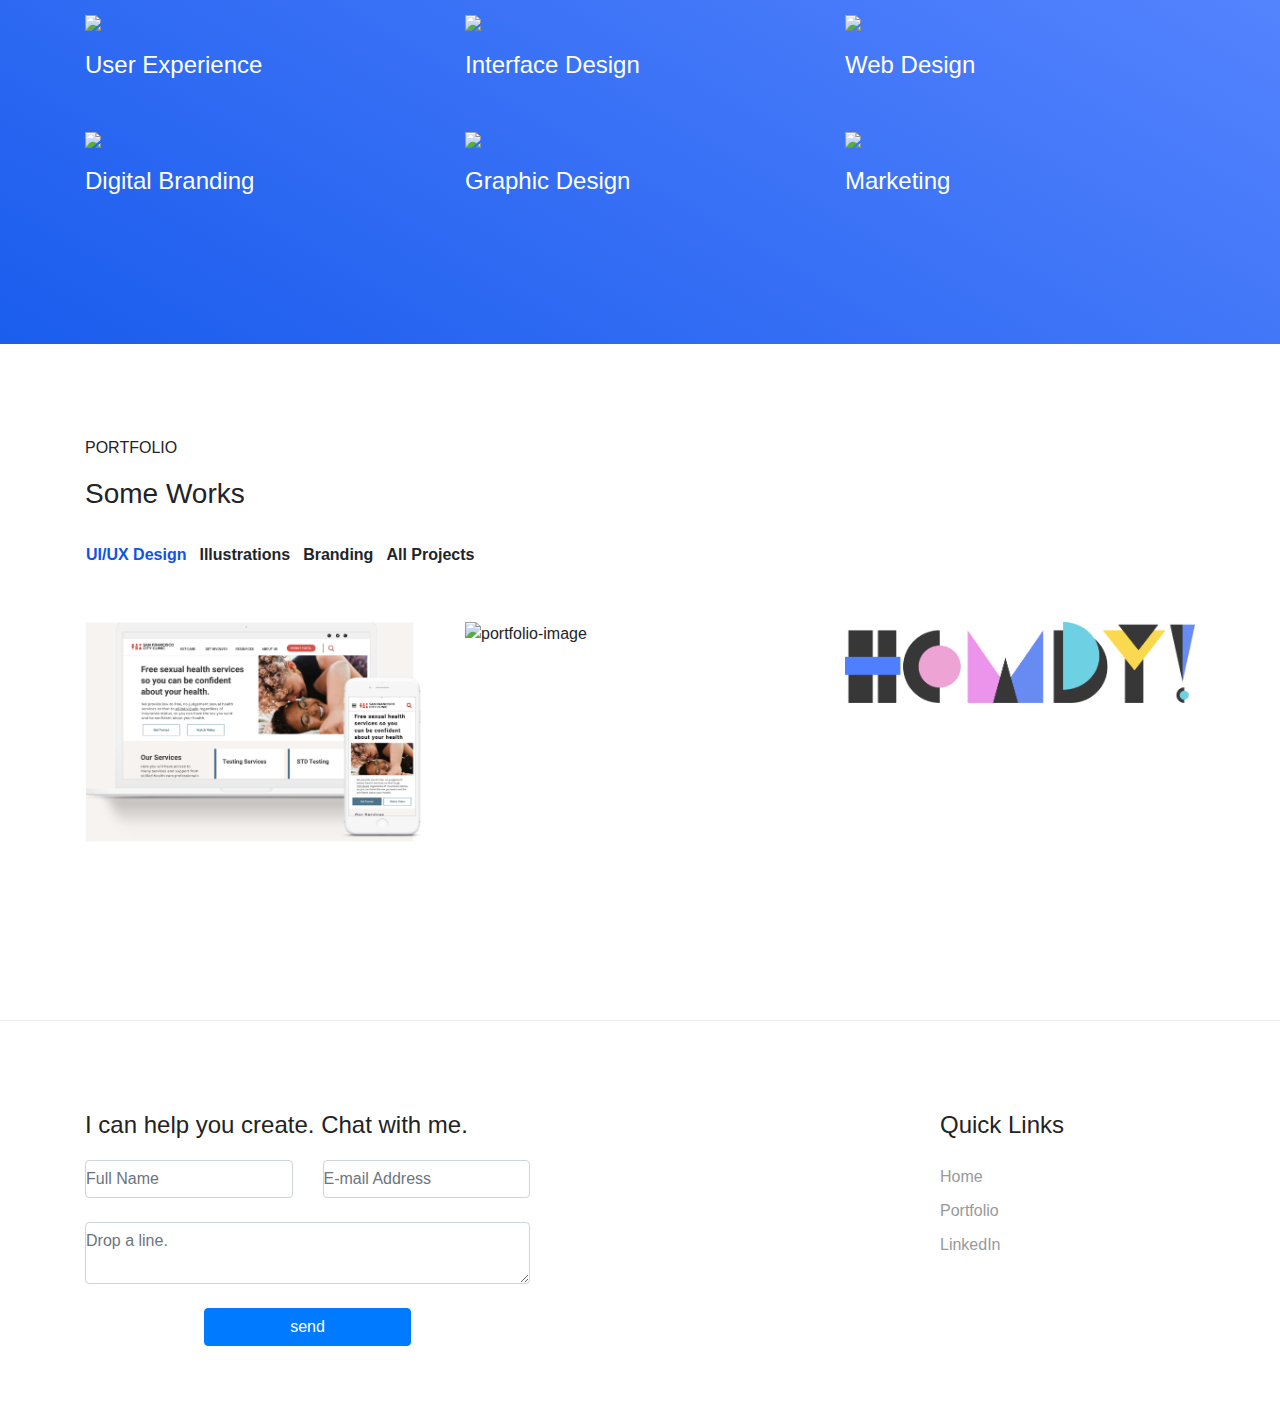
==== commit 7aa0b954: "hotjar and goog analytics" ====
--- a/index.html
+++ b/index.html
@@ -249,16 +249,16 @@
 	      	<div class="col-10">
 		        <div class="btn-group btn-group-toggle " data-toggle="buttons">
 		          <label class="btn active">
-		            <input type="radio" name="shuffle-filter" value="design" checked="checked"/>UI/UX Design
+		            <input type="radio" name="shuffle-filter" value="design" checked="checked">UI/UX Design
 		          </label>
 		          <label class="btn">
-		            <input type="radio" name="shuffle-filter" value="illustration" />Illustrations
+		            <input type="radio" name="shuffle-filter" value="illustration">Illustrations
 		          </label>
 		           <label class="btn">
-		            <input type="radio" name="shuffle-filter" value="branding" />Branding
+		            <input type="radio" name="shuffle-filter" value="branding">Branding
               </label>
-              <label class="btn ">
-                  <input type="radio" name="shuffle-filter" value="all" />All Projects
+              <label class="btn">
+                  <input type="radio" name="shuffle-filter" value="all">All Projects
                 </label>
 		        </div>
 	      	</div>
@@ -396,17 +396,30 @@
   });
 });
 
+//Global site tag (gtag.js) - Google Analytics 
+window.dataLayer = window.dataLayer || [];
+  function gtag(){dataLayer.push(arguments);}
+  gtag('js', new Date());
+
+  gtag('config', 'UA-147078340-1');
+
+//Hotjar Tracking Code for https://nikki-garcia.github.io/hw18-BSportfolio/ 
+
+(function(h,o,t,j,a,r){
+    h.hj=h.hj||function(){(h.hj.q=h.hj.q||[]).push(arguments)};
+    h._hjSettings={hjid:1470860,hjsv:6};
+    a=o.getElementsByTagName('head')[0];
+    r=o.createElement('script');r.async=1;
+    r.src=t+h._hjSettings.hjid+j+h._hjSettings.hjsv;
+    a.appendChild(r);
+})(window,document,'https://static.hotjar.com/c/hotjar-','.js?sv=');
 </script>
 
 <!-- Global site tag (gtag.js) - Google Analytics -->
 <script async src="https://www.googletagmanager.com/gtag/js?id=UA-147078340-1"></script>
-<script></script>
-  window.dataLayer = window.dataLayer || [];
-  function gtag(){dataLayer.push(arguments);}
-  gtag('js', new Date());
-
-  gtag('config', 'UA-147078340-1');
-</script>
+
+
+
 
 
 
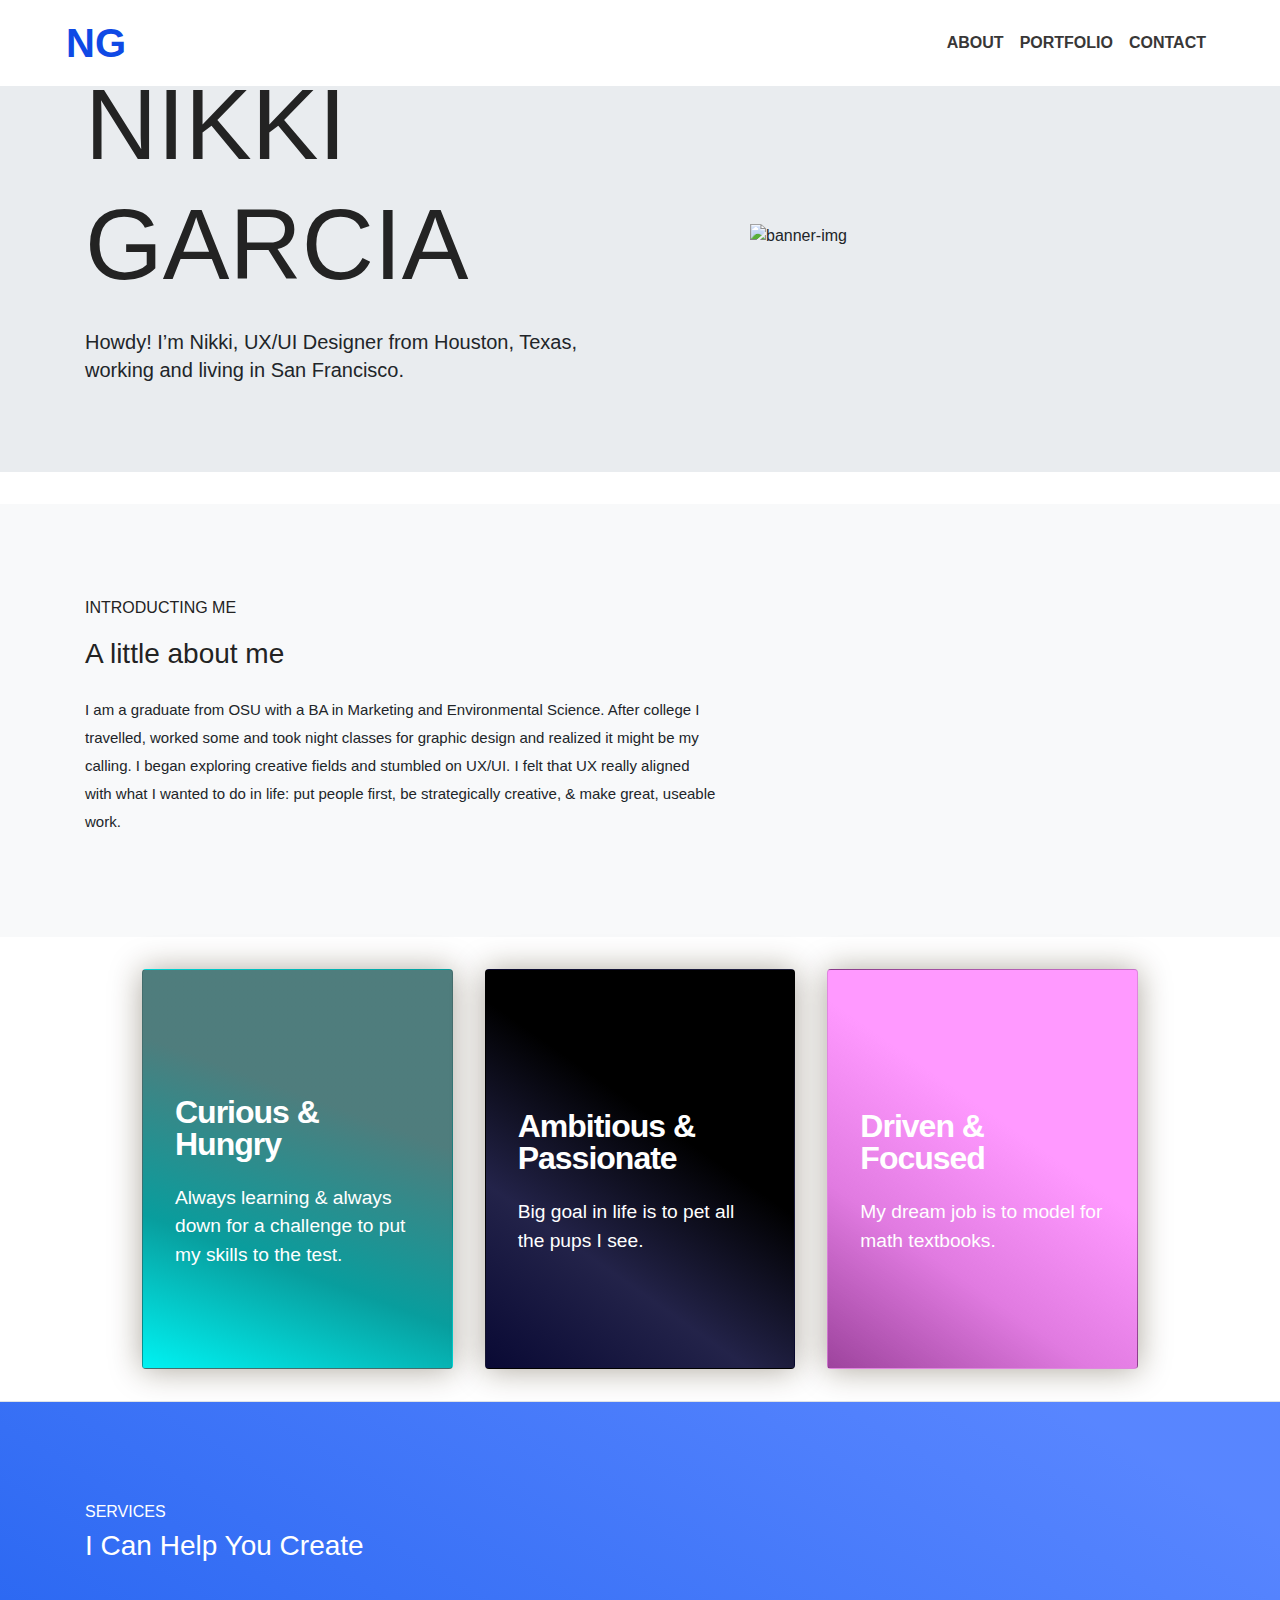
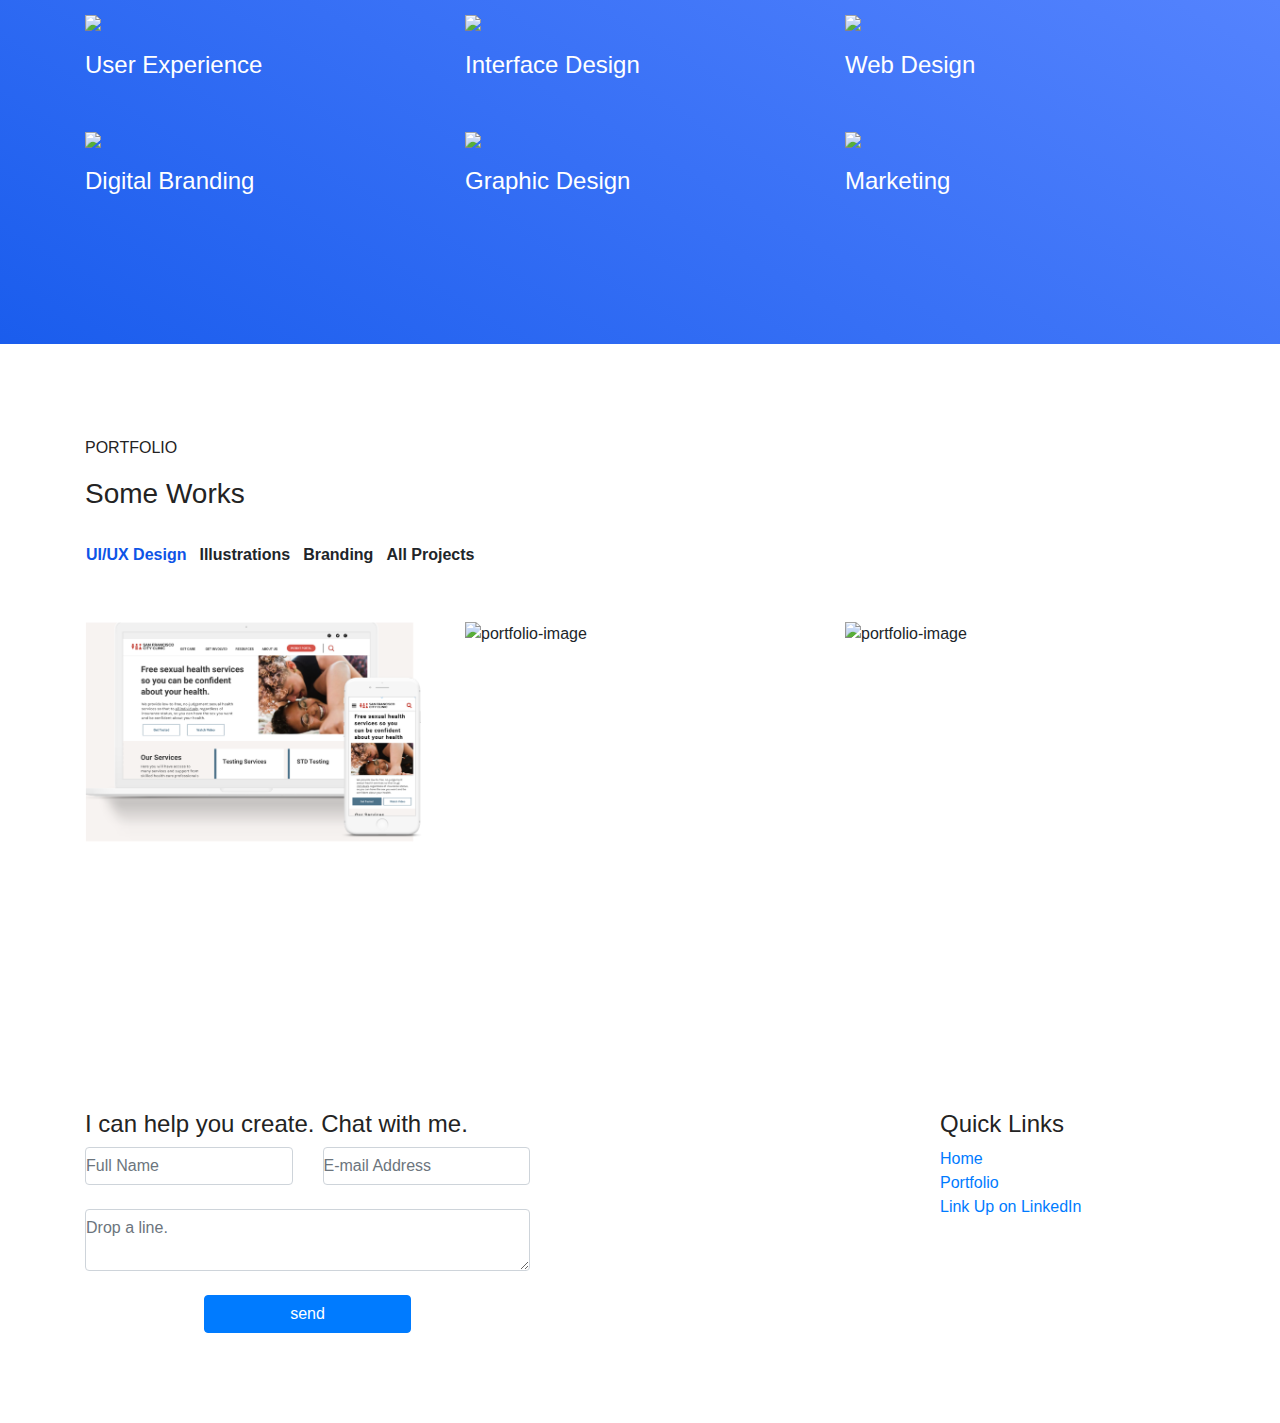
==== commit 13d816a9: "portfolio images" ====
--- a/index.html
+++ b/index.html
@@ -1,5 +1,7 @@
 <!DOCTYPE html>
 <html lang="en">
+  <!-- Hotjar Tracking Code for https://nikki-garcia.github.io/hw18-BSportfolio/ -->
+
 <head>
     <meta charset="UTF-8">
     <meta name="viewport" content="width=device-width, initial-scale=1.0">
@@ -17,9 +19,17 @@
     <script src="https://stackpath.bootstrapcdn.com/bootstrap/4.3.1/js/bootstrap.min.js" integrity="sha384-JjSmVgyd0p3pXB1rRibZUAYoIIy6OrQ6VrjIEaFf/nJGzIxFDsf4x0xIM+B07jRM" crossorigin="anonymous"></script>
 
     <script>
-   
-
+        (function(h,o,t,j,a,r){
+            h.hj=h.hj||function(){(h.hj.q=h.hj.q||[]).push(arguments)};
+            h._hjSettings={hjid:1470860,hjsv:6};
+            a=o.getElementsByTagName('head')[0];
+            r=o.createElement('script');r.async=1;
+            r.src=t+h._hjSettings.hjid+j+h._hjSettings.hjsv;
+            a.appendChild(r);
+        })(window,document,'https://static.hotjar.com/c/hotjar-','.js?sv=');
     </script>
+ 
+
 </head>
 <body>
           
@@ -301,7 +311,7 @@
 	      <div class="col-lg-4 col-6 mb-4 shuffle-item" data-groups="branding">
 	        <div class="position-relative inner-box">
 	            <div class="image position-relative ">
-	               <img src="images/index-img/howdy.png" alt="portfolio-image" class="img-fluid w-100 d-block">
+	               <img src="images/NoDesk/7 Phone on Table.png" alt="portfolio-image" class="img-fluid w-100 d-block">
 	                <div class="overlay-box">
 	                  <div class="overlay-inner">
 	                    <a class="overlay-content" href="#">
@@ -365,7 +375,7 @@
                     <ul>
                         <li><a href="index.html">Home</a></li>
                         <li><a href="#portfolio" targert="_blank;">Portfolio</a></li>
-                        <li><a href="https://www.linkedin.com/in/nikkigarcia1204/" target="_blank;">LinkedIn</a></li>
+                        <li><a href="https://www.linkedin.com/in/nikkigarcia1204/" target="_blank;">Link Up on LinkedIn</a></li>
                     </ul>
                 </div>
             </div>
@@ -382,6 +392,8 @@
       
 
 
+<!-- Global site tag (gtag.js) - Google Analytics -->
+<script async src="https://www.googletagmanager.com/gtag/js?id=UA-147078340-1"></script>
 <script>
   $(function() {
   var name = $(".name");
@@ -396,37 +408,13 @@
   });
 });
 
-//Global site tag (gtag.js) - Google Analytics 
-window.dataLayer = window.dataLayer || [];
+
+  window.dataLayer = window.dataLayer || [];
   function gtag(){dataLayer.push(arguments);}
   gtag('js', new Date());
 
   gtag('config', 'UA-147078340-1');
-
-//Hotjar Tracking Code for https://nikki-garcia.github.io/hw18-BSportfolio/ 
-
-(function(h,o,t,j,a,r){
-    h.hj=h.hj||function(){(h.hj.q=h.hj.q||[]).push(arguments)};
-    h._hjSettings={hjid:1470860,hjsv:6};
-    a=o.getElementsByTagName('head')[0];
-    r=o.createElement('script');r.async=1;
-    r.src=t+h._hjSettings.hjid+j+h._hjSettings.hjsv;
-    a.appendChild(r);
-})(window,document,'https://static.hotjar.com/c/hotjar-','.js?sv=');
 </script>
-
-<!-- Global site tag (gtag.js) - Google Analytics -->
-<script async src="https://www.googletagmanager.com/gtag/js?id=UA-147078340-1"></script>
-
-
-
-
-
-
-
-
-
-
 
 
 
--- a/stylesheet1.css
+++ b/stylesheet1.css
@@ -10,6 +10,8 @@
 
 /*Hero and Nav*/
 .navigation {
+  padding-left: 50px;
+  padding-right: 50px;
   transition: .3s ease;
   background-color: white;
 }
@@ -929,16 +931,20 @@
   border-radius: 0;
   border-bottom: 1px solid #c7c7c7;
   height: 60px;
-}
+ 
 
 .form-control:focus {
-  border-color: #EC94EB;
-  outline: 0;
   box-shadow: none !important;
 }
 
 textarea.form-control {
   height: 120px;
+
+}
+
+textarea{
+
+
 }
 
 /*FOOTER*/
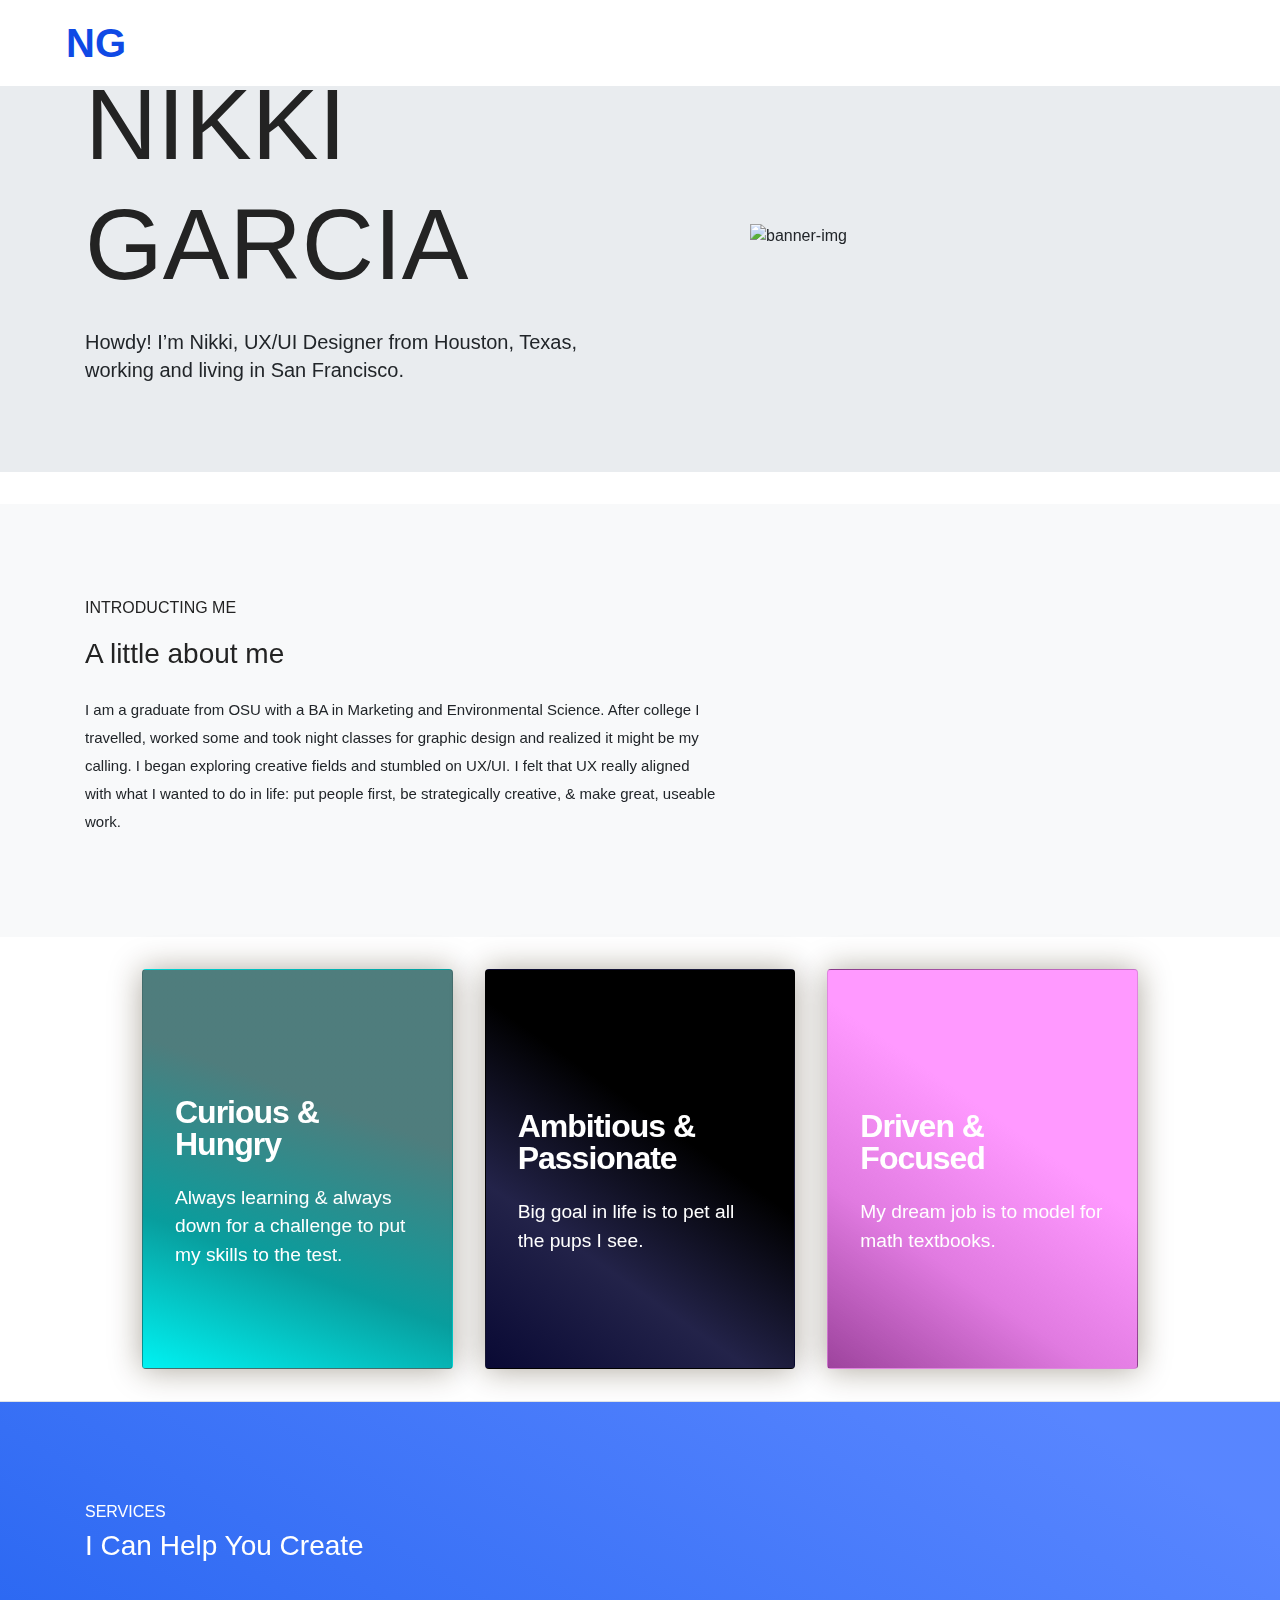
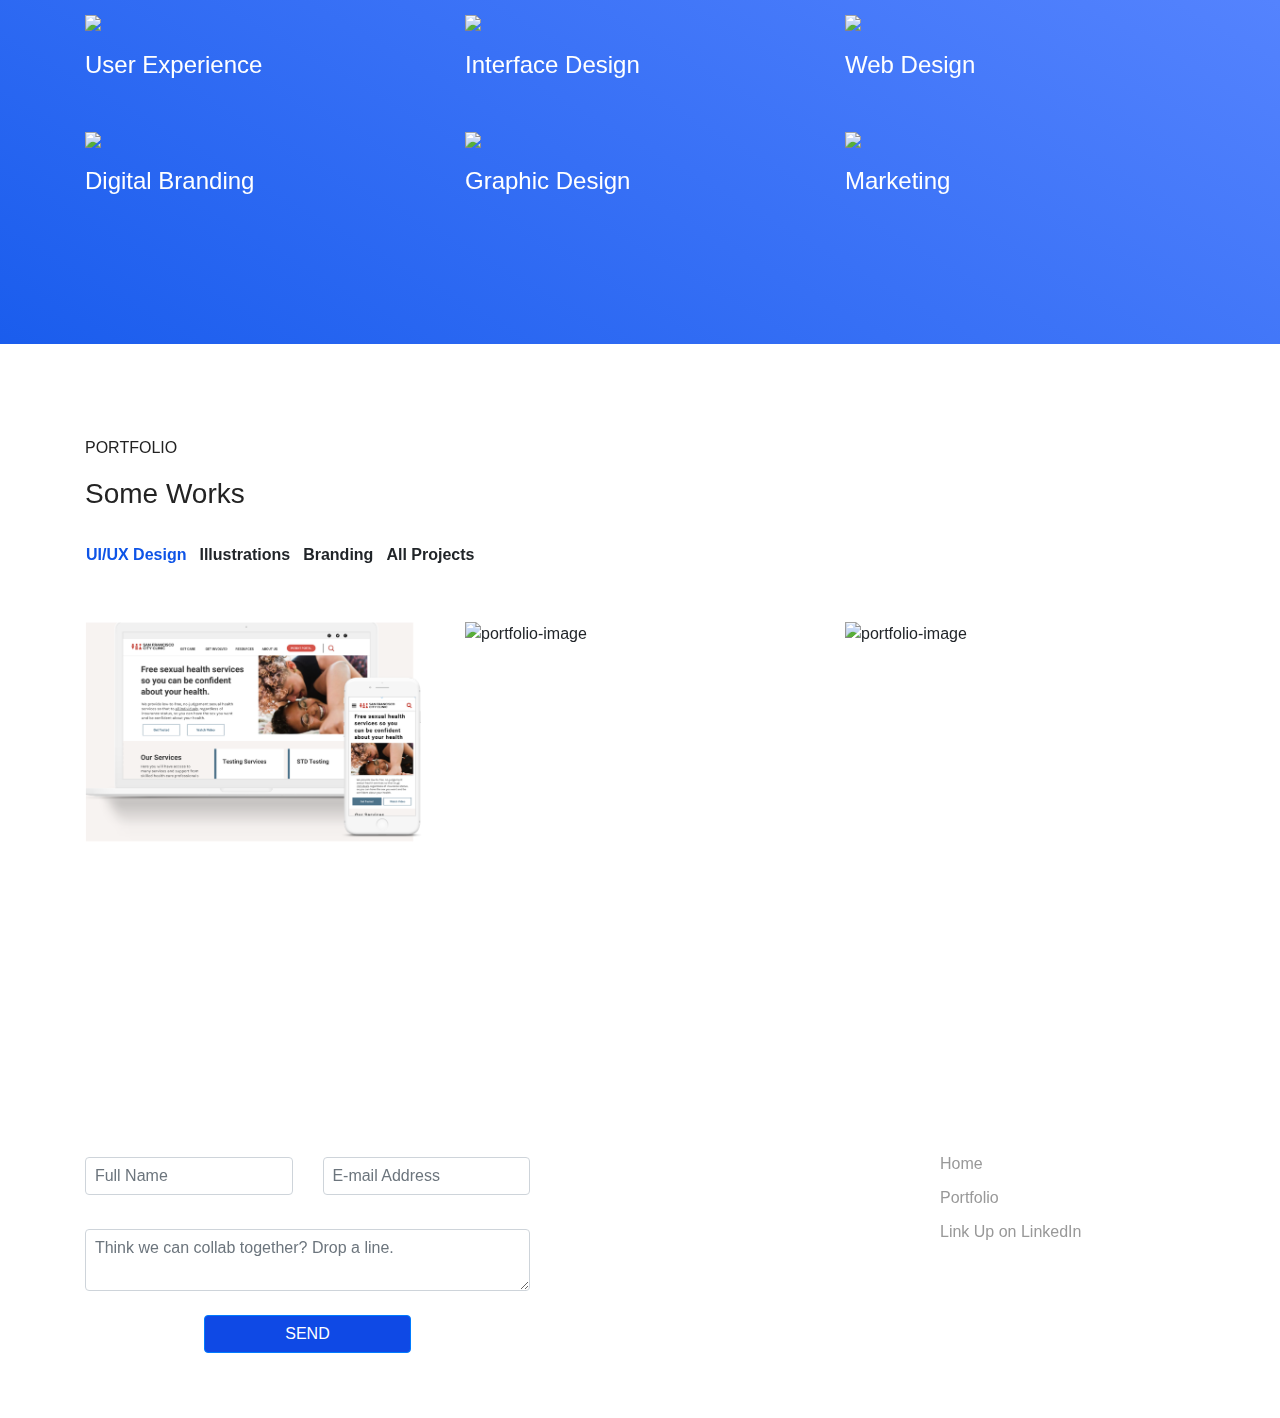
==== commit d263572a: "footer background fade" ====
--- a/index.html
+++ b/index.html
@@ -10,15 +10,17 @@
 
     <!--Custom CSS -->
     <link rel="stylesheet" href="stylesheet1.css">
-    <link rel="shortcut icon" href="img/icons/">
+
     <!--Bootstrap CSS -->
     <link rel="stylesheet" href="https://stackpath.bootstrapcdn.com/bootstrap/4.3.1/css/bootstrap.min.css" integrity="sha384-ggOyR0iXCbMQv3Xipma34MD+dH/1fQ784/j6cY/iJTQUOhcWr7x9JvoRxT2MZw1T" crossorigin="anonymous">
     <!-- jQuery first, then Popper.js, then Bootstrap JS -->
     <script src="https://code.jquery.com/jquery-3.3.1.slim.min.js" integrity="sha384-q8i/X+965DzO0rT7abK41JStQIAqVgRVzpbzo5smXKp4YfRvH+8abtTE1Pi6jizo" crossorigin="anonymous"></script>
     <script src="https://cdnjs.cloudflare.com/ajax/libs/popper.js/1.14.7/umd/popper.min.js" integrity="sha384-UO2eT0CpHqdSJQ6hJty5KVphtPhzWj9WO1clHTMGa3JDZwrnQq4sF86dIHNDz0W1" crossorigin="anonymous"></script>
     <script src="https://stackpath.bootstrapcdn.com/bootstrap/4.3.1/js/bootstrap.min.js" integrity="sha384-JjSmVgyd0p3pXB1rRibZUAYoIIy6OrQ6VrjIEaFf/nJGzIxFDsf4x0xIM+B07jRM" crossorigin="anonymous"></script>
+    <script src="jquery.js"></script>
 
     <script>
+
         (function(h,o,t,j,a,r){
             h.hj=h.hj||function(){(h.hj.q=h.hj.q||[]).push(arguments)};
             h._hjSettings={hjid:1470860,hjsv:6};
@@ -27,7 +29,8 @@
             r.src=t+h._hjSettings.hjid+j+h._hjSettings.hjsv;
             a.appendChild(r);
         })(window,document,'https://static.hotjar.com/c/hotjar-','.js?sv=');
-    </script>
+   
+   </script>
  
 
 </head>
@@ -99,8 +102,6 @@
 
                 <div class="col-md-5 d-none d-lg-block">
                     <div class="banner-img-block">
-                      
-
                         <img src="../hw18-BSportfolio/images/index-img/bkgrd.png" alt="banner-img" class="img-fluid">        
                     </div>
                 </div>
@@ -196,8 +197,10 @@
       <h3 style="padding-bottom: 40px; color: white;">I Can Help You Create</h3>
 				
 			</div>
-		</div>
-		
+    </div>
+    
+    <div class="flex-fill">
+        <div class="slide-fwd-center">
 		<div class="row">
 			<div class="col-lg-4">
 				<div class="service-item mb-5" data-aos="fade-left" >
@@ -231,14 +234,16 @@
 				<div class="service-item mb-5" data-aos="fade-left"  data-aos-delay="950">
 					<i class="icons"><img src="../hw18-BSportfolio/images/index-img/Icons/service-icons-03.svg"></i>
 					<h4 class="my-3">Graphic Design</h4>
-				
+        
 				</div>
 			</div>
 			<div class="col-lg-4">
 				<div class="service-item mb-5 mb-lg-0" data-aos="fade-left"  data-aos-delay="1050">
 					<i class="icons"><img src="../hw18-BSportfolio/images/index-img/Icons/service-icons-04.svg"></i>
 					<h4 class="my-3">Marketing</h4>
-				
+        
+          </div>
+        </div>
 				</div>
 			</div>
 		</div>
@@ -333,26 +338,28 @@
 
 
 
+
+  
 <!--  FOOTER AREA START  -->
 <section id="footer" class="section-padding">
     <div class="container">
         <div class="row">
             <div class="col-lg-5 col-sm-8 col-md-8">
                 <div class="footer-widget footer-link">
-                    <h4>I can help you create. Chat with me.</h4>
+                    <h4 class="footertype">I can help you create. Chat with me.</h4>
                     <form action="#" class="row">
                         <div class="col-md-6">
-                          <input type="text" id="name" name="name" placeholder="Full Name" class="form-control px-0 mb-4">
+                          <input type="text" id="name" name="name" placeholder="  Full Name" class="form-control px-0 mb-4">
                         </div>
                         <div class="col-md-6">
-                          <input type="email" id="email" name="email" placeholder="E-mail Address" class="form-control px-0 mb-4">
+                          <input type="email" id="email" name="email" placeholder="  E-mail Address" class="form-control px-0 mb-4">
                         </div>
                         <div class="col-12">
                           <textarea name="message" id="message" class="form-control px-0 mb-4"
-                            placeholder="Drop a line."></textarea>
+                            placeholder="  Think we can collab together? Drop a line."></textarea>
                         </div>
                         <div class="col-lg-6 col-10 mx-auto">
-                          <button class="btn btn-primary w-100">send</button>
+                          <button class="btn btn-primary w-100">SEND</button>
                         </div>
                       </form>
                 </div>
@@ -371,7 +378,7 @@
   
             <div class="col-lg-3 col-sm-6 col-md-6">
                 <div class="footer-widget footer-text">
-                    <h4>Quick Links</h4>
+                    <h4 class="footertype">Quick Links</h4>
                     <ul>
                         <li><a href="index.html">Home</a></li>
                         <li><a href="#portfolio" targert="_blank;">Portfolio</a></li>
@@ -386,36 +393,43 @@
 <!--  FOOTER AREA END  -->
 
   
-      
-      
+<!--Fade Background-->
+<div class="fade-bg">
+        
+  </div>
    
       
 
 
 <!-- Global site tag (gtag.js) - Google Analytics -->
 <script async src="https://www.googletagmanager.com/gtag/js?id=UA-147078340-1"></script>
+<script
+  src="https://code.jquery.com/jquery-3.2.1.min.js"
+  integrity="sha256-hwg4gsxgFZhOsEEamdOYGBf13FyQuiTwlAQgxVSNgt4="
+  crossorigin="anonymous"></script>
+  <script src="script.js" rel="script"></script>
+
+
+ 
+
 <script>
-  $(function() {
-  var name = $(".name");
-  $(window).scroll(function() {
-    var scroll = $(window).scrollTop();
-
-    if (scroll >= 200) {
-      name.removeClass("hidden");
-    } else {
-      name.addClass("hidden");
-    }
+//fade background
+
+$(document).on("scroll", function () {
+
+  var scrollTop = $(document).scrollTop()
+  var scrollBottom = scrollTop + $(window).height()
+
+  var pageBottom = $(document).height()
+  
+  var diff = pageBottom - scrollBottom
+
+  var opacity = 1 - diff / 300
+
+  $(".fade-bg").css("opacity", opacity)
+  
   });
-});
-
-
-  window.dataLayer = window.dataLayer || [];
-  function gtag(){dataLayer.push(arguments);}
-  gtag('js', new Date());
-
-  gtag('config', 'UA-147078340-1');
 </script>
-
 
 
   
--- a/stylesheet1.css
+++ b/stylesheet1.css
@@ -20,6 +20,7 @@
   background-color:#0F49E5;
 }
 
+/*Responsive nav and header*/
 @media (max-width: 991px) {
   .navigation.nav-bg {
     padding: 10px;
@@ -52,6 +53,7 @@
 
 .navbar .nav-item.active {
   font-weight: bold;
+  color: white;
 }
 
 .navbar-dark .navbar-nav .nav-link {
@@ -59,7 +61,7 @@
 }
 
 .nav-link{
-  color:#383737 !important;
+  color:white !important;
   font-weight: bold;
 }
 
@@ -87,6 +89,7 @@
   z-index: 2;
 }
 
+/*NG scroll logo*/
 .name {
   position: relative;
   top: 50%;
@@ -138,13 +141,9 @@
   justify-content: center;
 }
 
-.Header__svg {
-  position: absolute;
-  width: 100%;
-  top: 50%;
-  transform: translateY(-50%);
-  z-index: -1;
-  will-change: transform;
+.img-fluid {
+ position: 90% 50%;
+ background-size: 500px;
 }
 .Header__title {
   font-family: Avenir, Futura, 'Open Sans', 'Gill Sans', 'Helvetica Neue', Ariel, sans-serif;
@@ -279,11 +278,6 @@
   max-width: 100%;
 }
 
-a:hover {
-  color: #635CDB;
-  text-decoration: none;
-}
-
 a:focus {
   outline: none;
   text-decoration: none;
@@ -374,7 +368,6 @@
 
 .line {
   width: 50px;
-  background: #635CDB;
   height: 1px;
   margin: 10px auto;
 }
@@ -721,6 +714,7 @@
 .page-banner-area.page-service{
   background: url("../img/bg/bg-2.jpg") no-repeat;
   background-size: cover;
+  position: 90% 50%;
 }
 #service-head {
   padding-bottom: 100px;
@@ -931,9 +925,11 @@
   border-radius: 0;
   border-bottom: 1px solid #c7c7c7;
   height: 60px;
+  margin-top: 10px;
  
-
-.form-control:focus {
+}
+
+.form-control :focus {
   box-shadow: none !important;
 }
 
@@ -942,9 +938,9 @@
 
 }
 
-textarea{
-
-
+.btn-primary{
+  background-color: #0F49E5 !important; 
+  
 }
 
 /*FOOTER*/
@@ -952,40 +948,32 @@
 #footer {
   padding-bottom: 60px;
   position: relative;
-  border-top: 1px solid#eee;
+ 
 }
 
 .footer-widget ul li {
   padding: 5px 0px;
 }
 
-.footer-widget p {
+.footer-widget {
   margin-bottom: 5px;
 }
 
-.footer-widget h4 {
-  margin-bottom: 20px;
+.footertype h4 {
+  margin-bottom: 70px;
+ 
+  
+}
+
+h4.footertype {
+  color: white !important;
+  
 }
 
 .footer-widget h4 span {
-  color: #EC94EB;
   display: block;
   font-size: 60px;
   line-height: 60px;
-}
-
-.footer-blog li h5 {
-  margin-bottom: 10px;
-  font-size: 16px;
-  line-height: 22px;
-  text-transform: capitalize;
-  padding-left: 20px;
-}
-
-
-
-.footer-blog li {
-  margin-bottom: 15px;
 }
 
 .footer-copy {
@@ -1004,20 +992,29 @@
   color: #000;
 }
 
-.footer-text p.mail {
-  color: #635CDB;
-}
-
-.bg-main {
-  background: #F4F8FB;
-}
 
 .footer-widget a {
   color: #999;
 }
-
-/*
-Responsive*/
+.footer-widget a:hover{
+  color:#EC94EB;
+  text-decoration: none;
+  font-weight: bold;
+}
+
+.fade-bg{
+  position: fixed;
+  top: 0;
+  left: 0;
+  width: 100%;
+  height: 100%;
+  background-color: #383737;
+  z-index: -1; 
+  opacity: 0;
+}
+
+
+/*Responsive*/
 
 @media only screen and (max-width: 767px) {
 
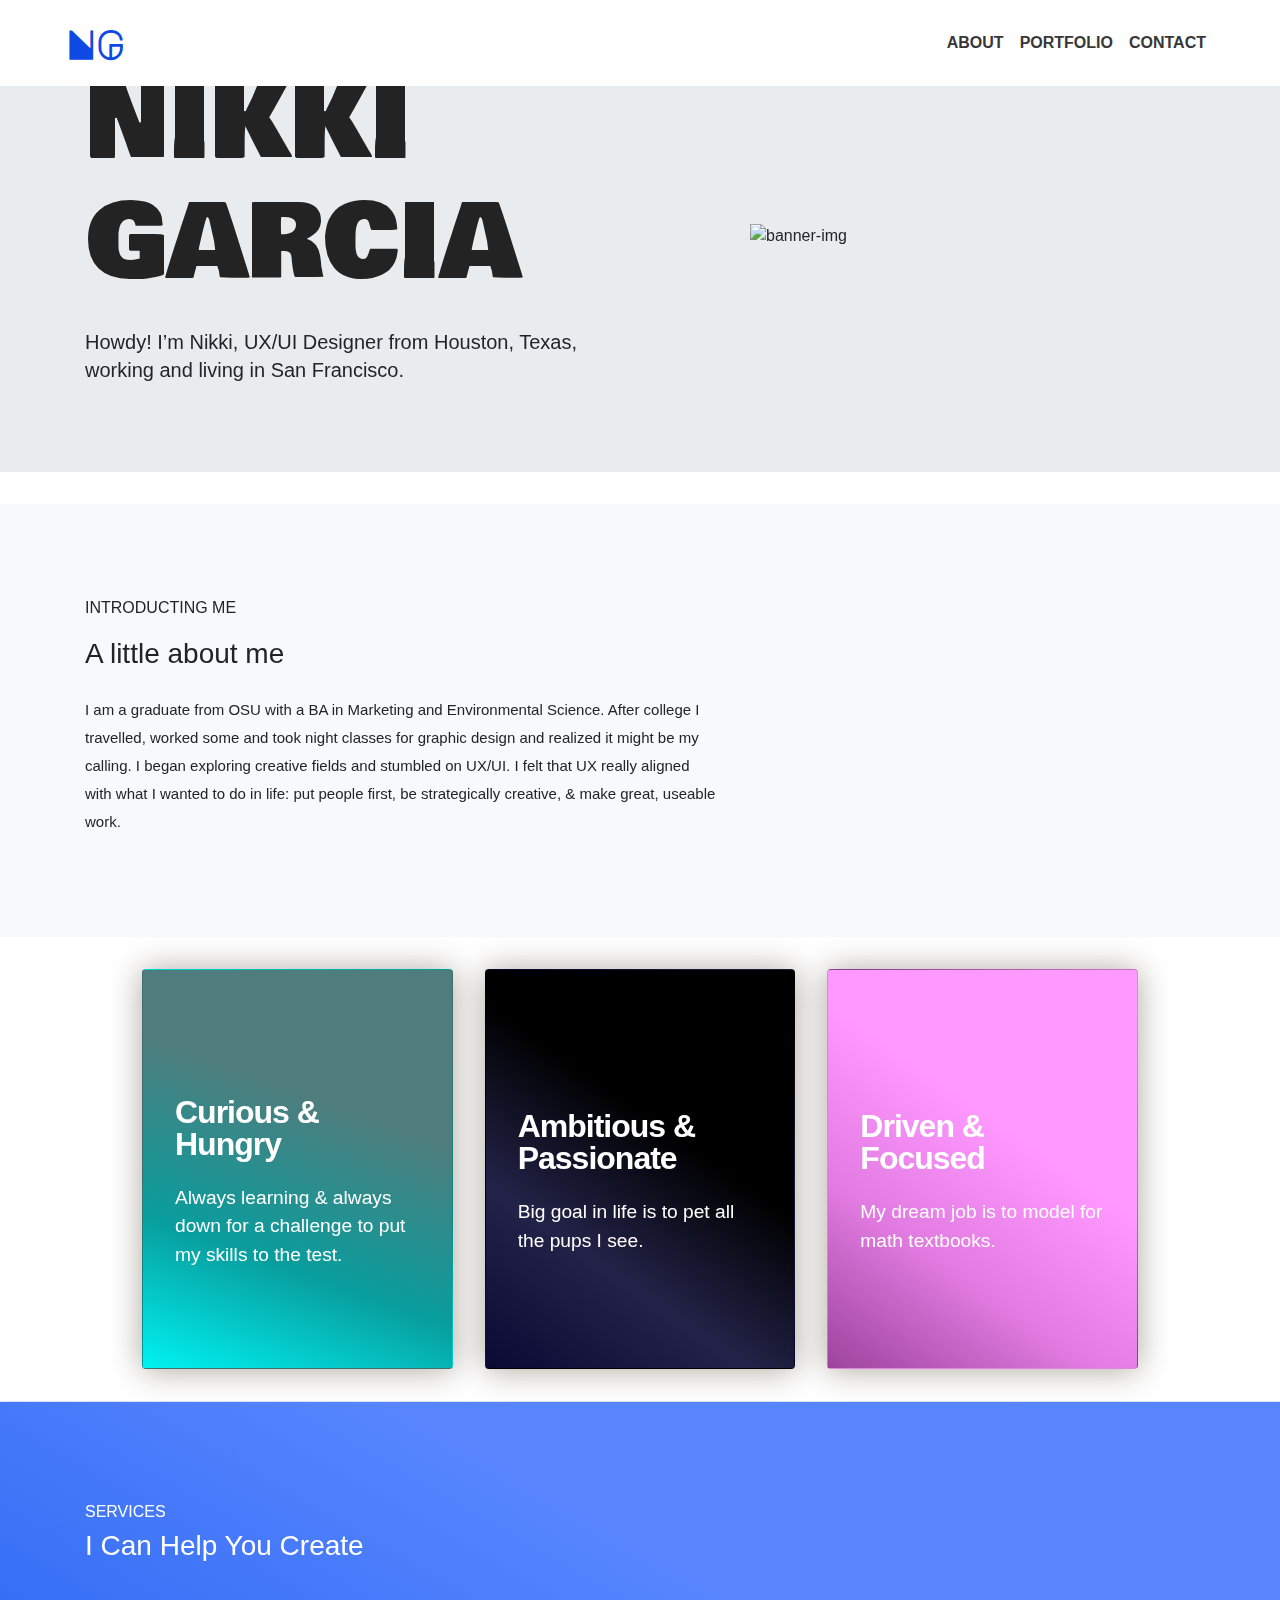
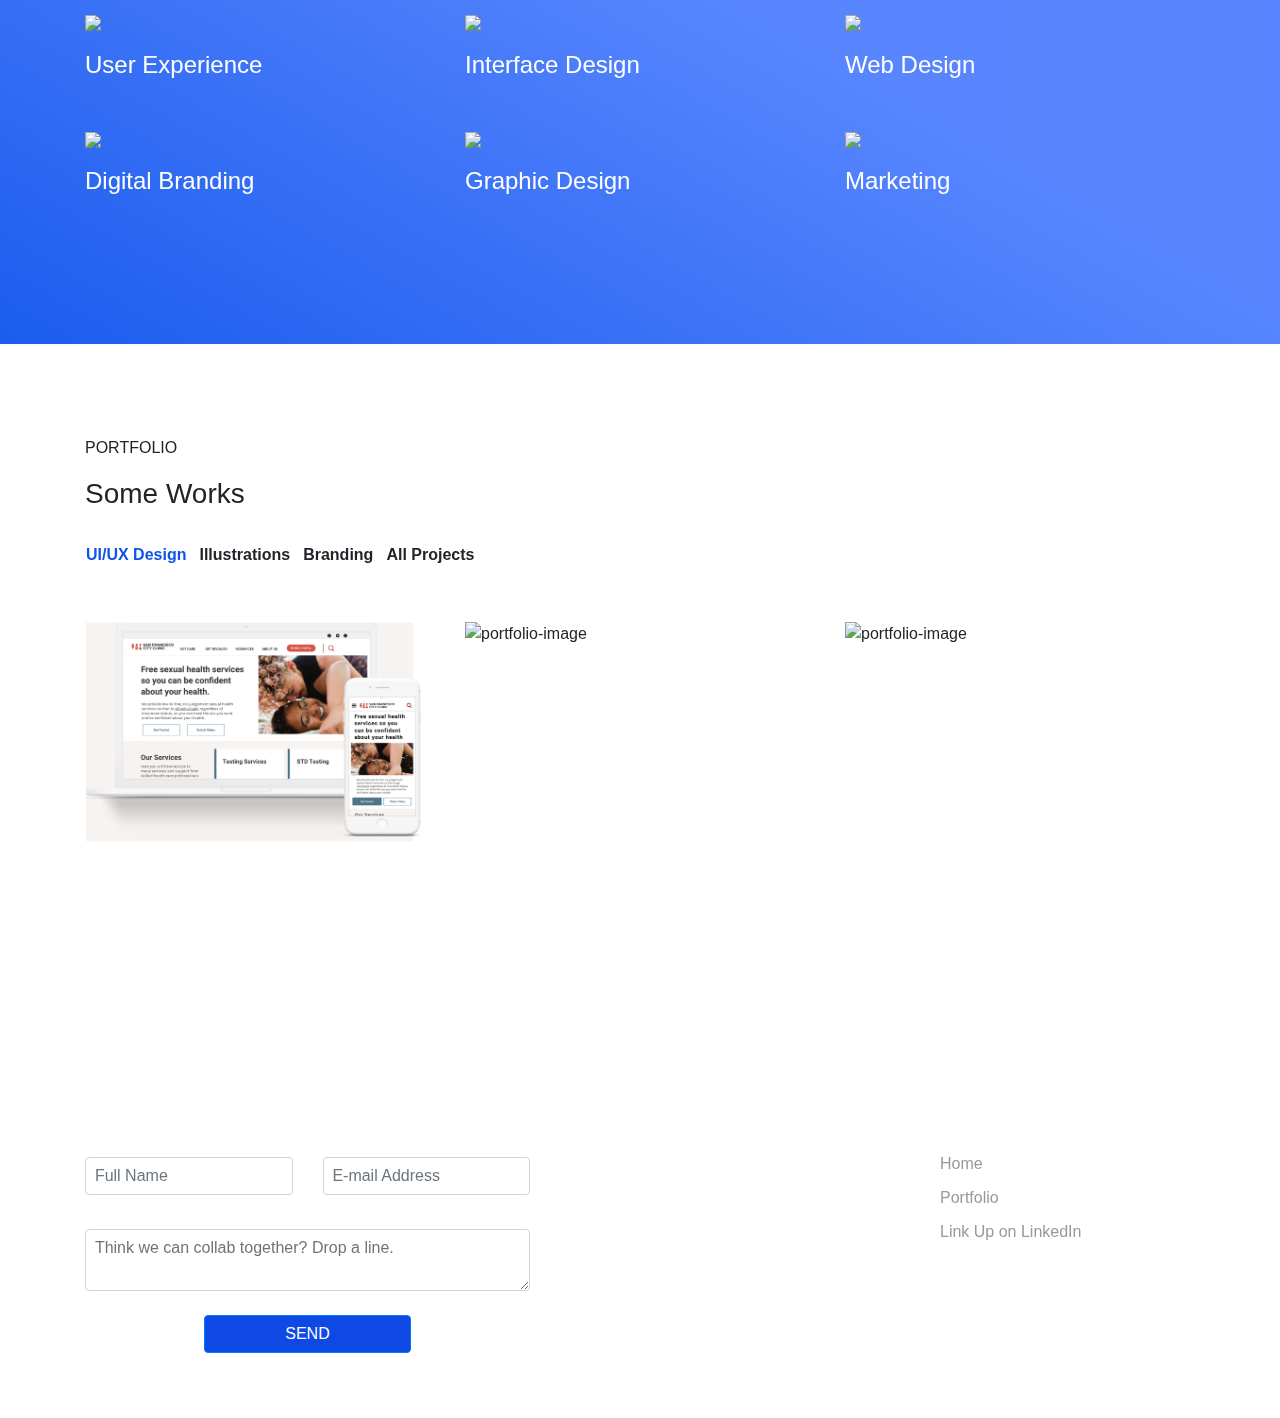
==== commit 19ca070c: "change logo and typefaces" ====
--- a/index.html
+++ b/index.html
@@ -10,6 +10,9 @@
 
     <!--Custom CSS -->
     <link rel="stylesheet" href="stylesheet1.css">
+    <link href="https://fonts.googleapis.com/css?family=Bowlby+One+SC&display=swap" rel="stylesheet">
+    <link href="https://fonts.googleapis.com/css?family=Bowlby+One&display=swap" rel="stylesheet">
+    <link href="https://fonts.googleapis.com/css?family=Major+Mono+Display&display=swap" rel="stylesheet">
 
     <!--Bootstrap CSS -->
     <link rel="stylesheet" href="https://stackpath.bootstrapcdn.com/bootstrap/4.3.1/css/bootstrap.min.css" integrity="sha384-ggOyR0iXCbMQv3Xipma34MD+dH/1fQ784/j6cY/iJTQUOhcWr7x9JvoRxT2MZw1T" crossorigin="anonymous">
@@ -69,7 +72,7 @@
                   <a class="nav-link" href="#portfolio">Portfolio</a>
                 </li>
                 <li class="nav-item">
-                  <a class="nav-link" href="contact.html">Contact</a>
+                  <a class="nav-link" href="mailto:nikkigarcia1204@gmail.com">Contact</a>
                 </li>
               </ul>
             </div>
@@ -78,6 +81,10 @@
      
 
     <!--Hero Image-->
+
+   
+
+
     <div class="jumbotron jumbotron-fluid">
     <section class="banner-area py-7">
         <!-- Content -->
@@ -89,6 +96,7 @@
                         <h1 class="display-4 mb-4 font-weight-normal" style="font-size: 100px;">
                             NIKKI GARCIA
                         </h1>
+                      
 
                         <!-- Subheading -->
                         <p class="lead mb-4">
@@ -379,7 +387,7 @@
             <div class="col-lg-3 col-sm-6 col-md-6">
                 <div class="footer-widget footer-text">
                     <h4 class="footertype">Quick Links</h4>
-                    <ul>
+                    <ul class="quick">
                         <li><a href="index.html">Home</a></li>
                         <li><a href="#portfolio" targert="_blank;">Portfolio</a></li>
                         <li><a href="https://www.linkedin.com/in/nikkigarcia1204/" target="_blank;">Link Up on LinkedIn</a></li>
--- a/stylesheet1.css
+++ b/stylesheet1.css
@@ -2,13 +2,117 @@
   min-height: 100vh;
   background-size:25px 25px;
   background-position: 0 0, 25px 25px;
-}
+
+  border: 0;
+  margin: 0;
+  padding: 0;
+}
+
+html {
+  overflow-x: hidden !important;
+  width: 100%;
+  height: 100%;
+  position: relative;
+  -webkit-font-smoothing: antialiased;
+  text-rendering: optimizeLegibility;
+}
+
 
 .logo{
   height: 40px;
 }
 
 /*Hero and Nav*/
+.Header__shape {
+  animation-duration: 4s;
+  animation-timing-function: cubic-bezier(.18,1.17,.03,1.46);
+  animation-fill-mode: backwards;
+  transform-origin: center;
+  // this here is the good stuff
+  transform-box: fill-box;
+}
+
+
+// aaand the rest of the code
+
+body {
+  background: radial-gradient(#c2c2c2 8%, transparent 8%), white;
+  background-position: 0 0, 25px 25px;
+  background-size:25px 25px;
+  min-height: 100vh;
+}
+
+.Header {
+  position: relative;
+  min-height: 300vh;
+  display: flex;
+  align-items: center;
+  justify-content: center;
+  z-index: 1;
+}
+
+.Header__svg {
+  position: absolute;
+  width: 100%;
+  top: 0%;
+  transform: translateY(-50%);
+  z-index: -1;
+  will-change: transform;
+}
+
+.bigSquare {
+  animation-name: bigSquare;
+  animation: ease-in infinite 5;
+}
+@keyframes bigSquare {
+  from { transform: translateY(10%) rotate(-80deg) scale(0); }
+  to { transform: translateY(0) rotate(0deg) scale(1); }
+}
+.littleSquare {
+  animation-name: littleSquare;
+}
+@keyframes littleSquare {
+  from { transform: translate(226%, 183%) rotate(140deg) scale(0) ; }
+  to { transform: translate(0%, 0%) rotate(0deg) scale(1); }
+}
+.triangle {
+  animation-name: triangle;
+}
+@keyframes triangle {
+  from { transform: rotate(-140deg) scale(0) ; }
+  to { transform: rotate(0deg) scale(1); }
+}
+.hoop {
+  animation-name: hoop;
+}
+@keyframes hoop {
+  from { transform: translate(-160%, -33%) scale(0) ; }
+  to { transform: translate(0%, 0%) scale(1); }
+}
+.bigCircle {
+  animation-name: bigCircle;
+}
+@keyframes bigCircle {
+  from { transform: scale(0) translate(60%, 3%); }
+  to { transform: scale(1) translate(0%, 0%); }
+}
+.littleCircle {
+  animation-name: littleCircle;
+}
+@keyframes littleCircle {
+  from { transform: scale(0) }
+  to { transform: scale(1) }
+}
+
+// some lovely sass fun to stagger the animation
+
+@for $i from 1 to 12 {
+  .Header__shape:nth-child(#{$i}) { 
+    animation-delay: $i * 0.16s;
+  }
+}
+
+
 .navigation {
   padding-left: 50px;
   padding-right: 50px;
@@ -61,7 +165,7 @@
 }
 
 .nav-link{
-  color:white !important;
+  color:#383737 !important;
   font-weight: bold;
 }
 
@@ -74,6 +178,11 @@
 .hero-area {
   padding: 300px 0 200px;
   position: relative;
+ 
+}
+
+.jumbotron{
+
 }
 
 @media (max-width: 767px) {
@@ -82,11 +191,23 @@
     padding-top:200px;
     
   }
+
+  .nav-link{
+    color:white !important;
+    font-weight: bold;
+  }
 }
 
 .hero-area h1 {
   position: relative;
   z-index: 2;
+  font-weight: bold;
+  font-family: 'Bowlby One SC', cursive !important;
+}
+
+h1{
+font-family: 'Bowlby One', 'Bowlby One SC', Helvetica, sans-serif !important;
+line-height: 12px;
 }
 
 /*NG scroll logo*/
@@ -98,6 +219,7 @@
   list-style: none;
   border-bottom: 0;
   color: #0F49E5;
+  font-family: 'Major Mono Display', Helvetica, sans-serif !important;
 }
 
 
@@ -174,38 +296,11 @@
   left: 0px;
   width: 100%;
   height: 100%;
-  background: rgba(0, 0, 0, 0.5);
-}
-
-.brown-overlay {
-  background: #222955;
-  opacity: .97;
-}
-
-
-.gr-overlay {
-  background: linear-gradient(135deg, #2f1ce0 0%, #53a0fd 30%, #51eca5 100%);
-  opacity: .87;
-}
-
-
-.bg-gray {
-  background-color: #f2f4ec;
-}
-
-.bg-white {
-  background-color: #fff;
-}
-
-
-.d-table {
-  width: 100%;
-}
+  background: rgba(0, 0, 0, 0.2);
+}
+
 
 /*Margins*/
-.mb30 {
-  margin-bottom: 30px;
-}
 
 .section-padding {
   padding: 90px 0px;
@@ -221,7 +316,7 @@
   font-size: 32px;
   line-height: 38px;
   margin-bottom: 15px;
-  text-transform: capitalize
+  text-transform: capitalize;
 }
 
 .section-title span {
@@ -237,21 +332,6 @@
 p {
   line-height: 28px;
   font-size: 15px;
-}
-
-html {
-  overflow-x: hidden !important;
-  width: 100%;
-  height: 100%;
-  position: relative;
-  -webkit-font-smoothing: antialiased;
-  text-rendering: optimizeLegibility;
-}
-
-body {
-  border: 0;
-  margin: 0;
-  padding: 0;
 }
 
 h1,.h1,
@@ -327,19 +407,11 @@
 }
 
 
-.f-color {
-  color: #635CDB;
-}
-
 h5.subtitle {
   font-size: 16px;
   font-weight: 400;
 }
 
-
-.mb30 {
-  margin-bottom: 30px;
-}
 
 .section-padding {
   padding: 90px 0px;
@@ -358,28 +430,11 @@
   text-transform: capitalize
 }
 
-.section-title span {
-  color: #635CDB;
-}
 .section{
   padding: 100px 0px;
 }
 
-
-.line {
-  width: 50px;
-  height: 1px;
-  margin: 10px auto;
-}
-
 /*About*/
-.section-pt {
-  padding-top: 90px;
-}
-
-.section-pb {
-  padding-bottom: 90px;
-}
 
 #about {
   position: relative;
@@ -438,26 +493,6 @@
   margin-bottom: 25px;
 }
 
-.about-list {
-  margin-top: 30px;
-}
-
-.about-list li {
-  width: 45%;
-  float: left;
-  margin-bottom: 15px;
-  margin-right: 15px;
-  color: #888;
-}
-
-.about-list li i {
-  color: #000;
-  margin-right: 10px;
-}
-
-.bg-grey {
-  background: #F4F7FC;
-}
 
 /*Facts*/
 :root {
@@ -465,13 +500,6 @@
   --blue-hue: 240;
   /*--green-hue: 150;*/
   --pink-hue: 300;
-}
-
-
-.lqd-column{
-  background-color:black;
-  height: 400px;
-  z-index: 2;
 }
 
 .card-image{
@@ -692,7 +720,7 @@
 }
 #services-2 {
   position: relative;
-  background: url("../HW-FirstPortfolio/hw17-portfolio/images/background-01.png")no-repeat fixed 50% 50%;
+  background: url("../hw18-BSportfolio/images/background1-01.png") no-repeat fixed 50% 50%;
   -webkit-background-size: cover;
   background-size: cover;
 }
@@ -706,60 +734,22 @@
   height: 100%;
   background-image: linear-gradient(30deg, 
   rgba(14, 84, 236, 0.95) 0%,
-  rgba(79, 127, 255, 0.95) 90%);
-  
-}
-
-
-.page-banner-area.page-service{
-  background: url("../img/bg/bg-2.jpg") no-repeat;
-  background-size: cover;
-  position: 90% 50%;
-}
-#service-head {
-  padding-bottom: 100px;
-  padding-top: 90px;
-}
-#service-head .section-title{
-  color: white;
-}
+  rgba(79, 127, 255, 0.95) 60%);
+  
+}
+
+
 .text-white p {
   color: #fff;
 }
 
 #service {
   margin-top: -100px;
-  padding-bottom:70px;
-}
-
-.service-box .service-img-icon {
-  width: 100px;
-  height: 100px;
-  text-align: center;
-  background: #fff;
-  padding-top: 20px;
-  margin: 0 auto;
-  border-radius: 100%;
-  margin-bottom: 20px;
-  border: 1px solid rgba(255,255,255,.2);
-  color: #fff;
+  padding-bottom: 70px;
 }
 
 .my-3{
   color: white;
-}
-
-
-.service-inner {
-  margin-top: 30px;
-}
-
-.service-inner h4 {
-  margin-bottom: 20px;
-}
-
-.service-inner span {
-  color: #635CDB;
 }
 
 
